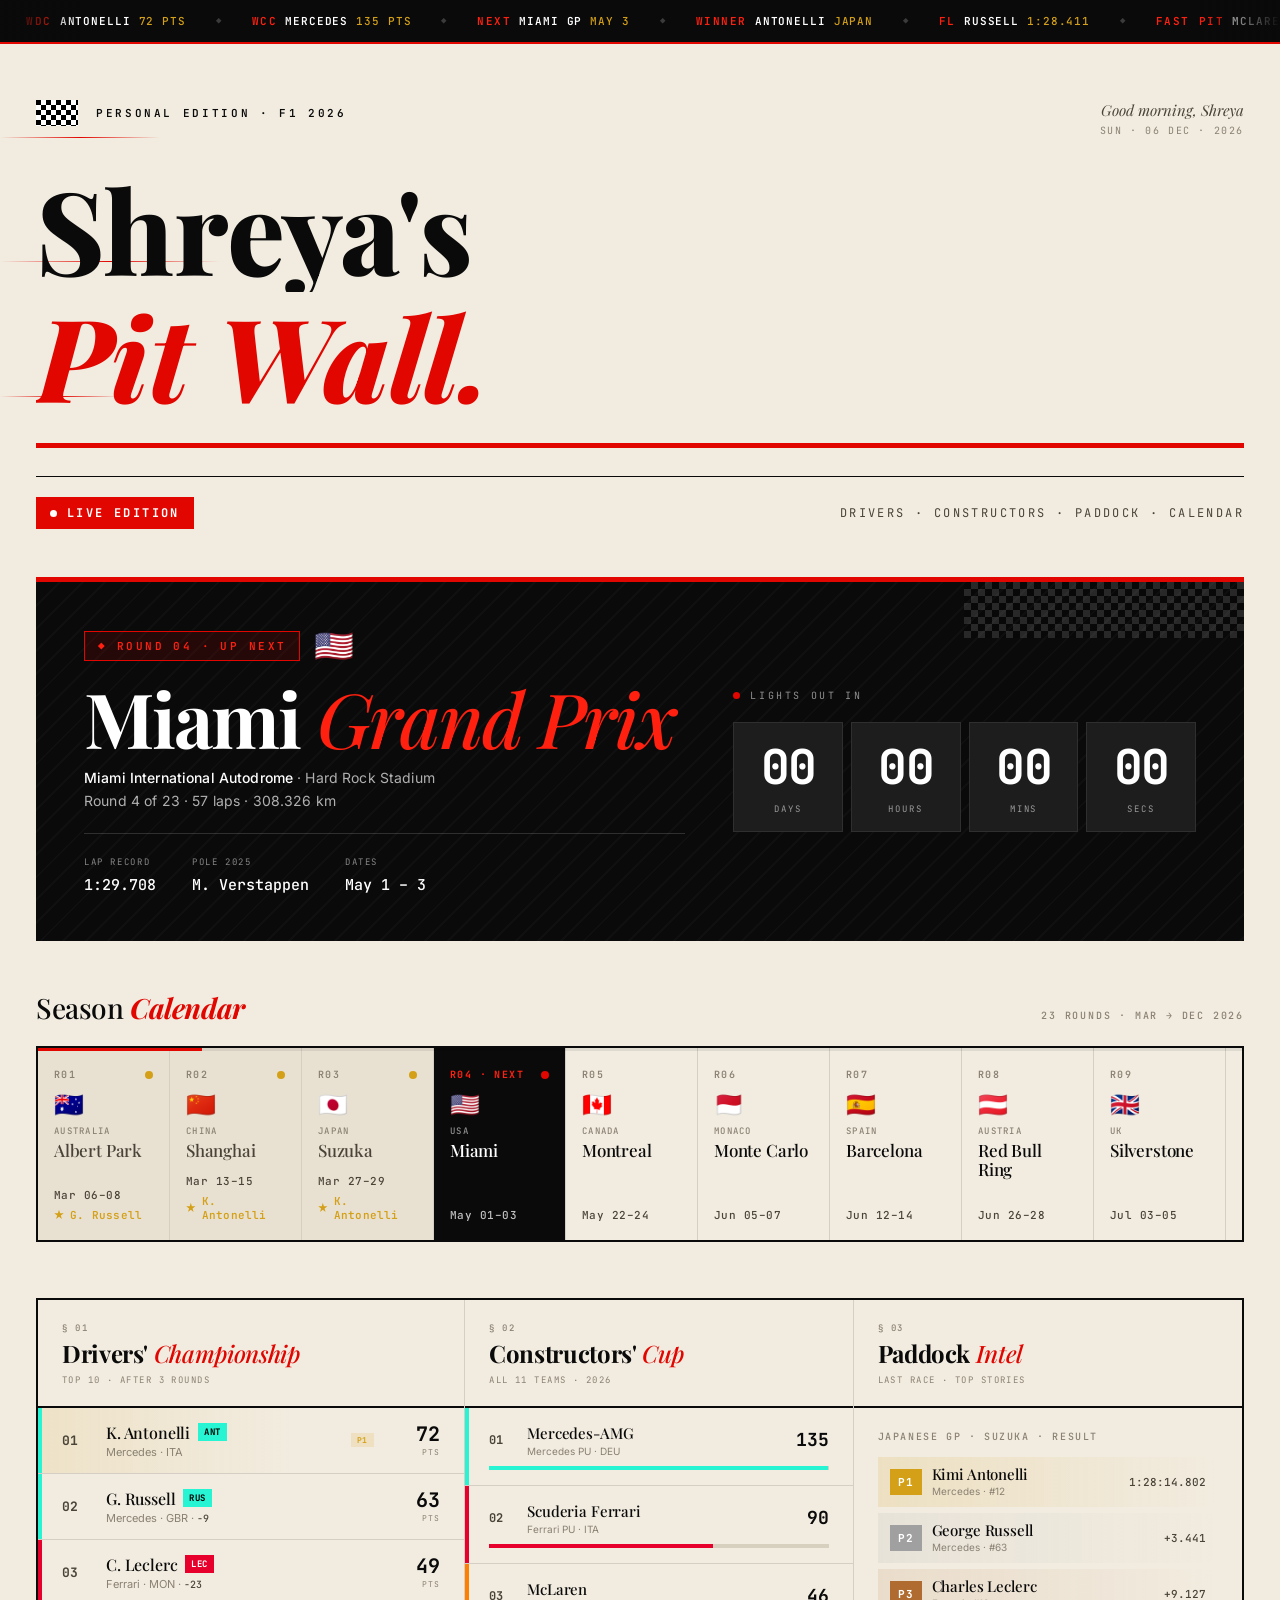
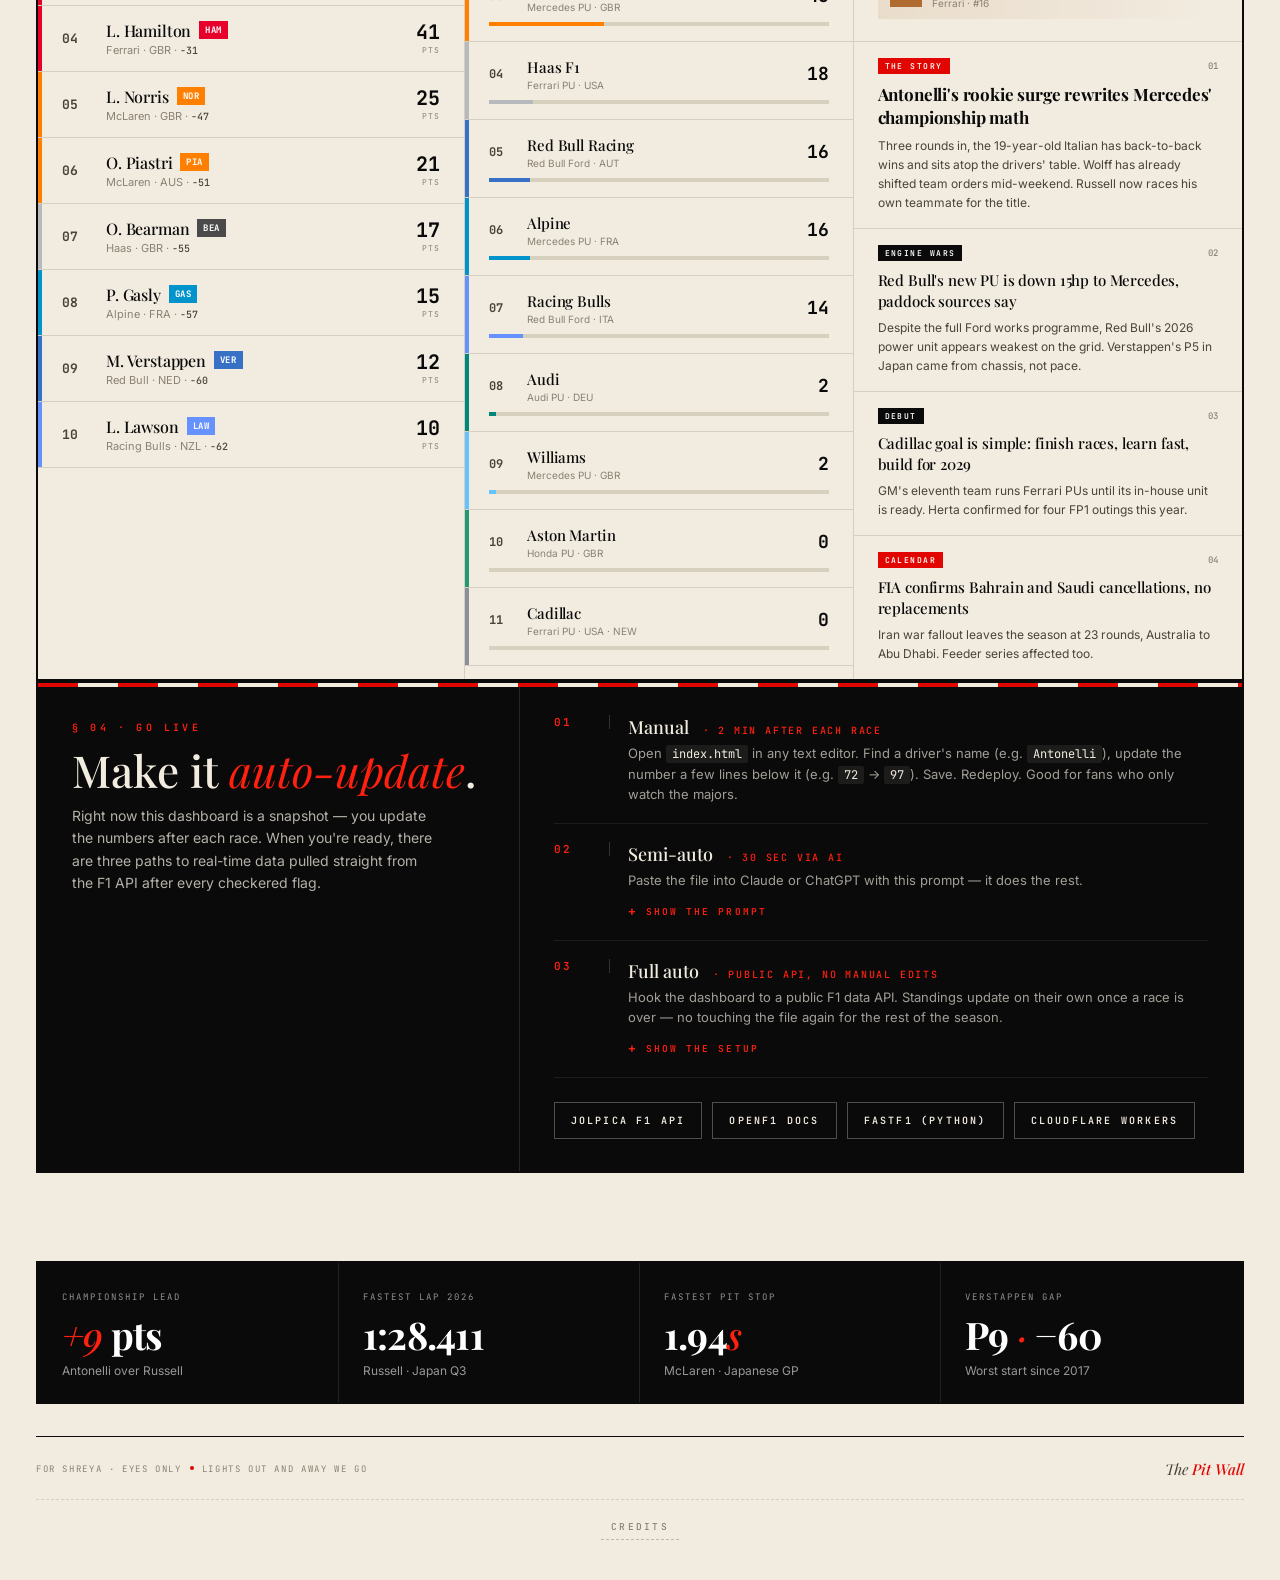
==== f1-1.html @ e1b46f8c "Initial commit" ====
<!DOCTYPE html>
<html lang="en">

<head>
    <meta charset="UTF-8">
    <meta name="viewport" content="width=device-width, initial-scale=1.0">
    <title>Shreya's Pit Wall · Your Personal F1 2026 Dashboard</title>


    <meta name="description"
        content="A broadcaster-quality personal F1 2026 dashboard — live countdown to the next Grand Prix, real-time-ish standings for drivers and constructors, the full 23-round calendar, podium results and paddock intel. One HTML file. No backend. Yours forever." />
    <meta name="author" content="Anirudh Goel" />
    <meta name="keywords"
        content="F1 2026 dashboard, personal F1 dashboard, Formula 1 live dashboard, F1 countdown, F1 standings tracker, Anirudh Goel, anirudh.nocode" />
    <meta name="robots" content="index, follow, max-image-preview:large" />
    <meta name="theme-color" content="#0a0a0a" />
    <link rel="author" href="https://anirudhgoel.xyz/" />
    <link rel="canonical" href="https://anirudhgoel.xyz/pit-wall" />

    <!-- Open Graph -->
    <meta property="og:type" content="website" />
    <meta property="og:title" content="The Pit Wall · Your Personal F1 2026 Dashboard" />
    <meta property="og:description"
        content="Live countdown, standings, calendar, podium, paddock intel. A broadcaster-quality F1 dashboard, made personal. Built by Anirudh Goel for every F1 fan." />
    <meta property="og:site_name" content="The Pit Wall" />
    <meta property="og:image" content="https://anirudhgoel.xyz/og/pit-wall.png" />
    <meta property="og:image:width" content="1200" />
    <meta property="og:image:height" content="630" />
    <meta property="og:image:alt" content="The Pit Wall — a personal F1 2026 dashboard. Lights out and away we go." />
    <meta property="og:locale" content="en_IN" />

    <!-- Twitter -->
    <meta name="twitter:card" content="summary_large_image" />
    <meta name="twitter:title" content="The Pit Wall · Your Personal F1 2026 Dashboard" />
    <meta name="twitter:description"
        content="Live countdown, standings, calendar, podium, paddock intel. Built by Anirudh Goel." />
    <meta name="twitter:image" content="https://anirudhgoel.xyz/og/pit-wall.png" />
    <meta name="twitter:creator" content="@anirudh_goel" />

    <!-- Structured data — WebApplication + Person -->
    <script type="application/ld+json">
{
  "@context": "https://schema.org",
  "@graph": [
    {
      "@type": "WebApplication",
      "@id": "https://anirudhgoel.xyz/pit-wall#app",
      "name": "The Pit Wall",
      "alternateName": "Personal F1 2026 Dashboard",
      "description": "A personal, single-file F1 2026 dashboard — countdown, standings, calendar, podium, paddock intel. Editorial magazine design. One HTML file, no backend.",
      "url": "https://anirudhgoel.xyz/pit-wall",
      "applicationCategory": "SportsApplication",
      "applicationSubCategory": "Formula 1 Dashboard",
      "operatingSystem": "Web (any modern browser)",
      "inLanguage": "en",
      "creator": { "@id": "https://anirudhgoel.xyz/#person" },
      "author":  { "@id": "https://anirudhgoel.xyz/#person" },
      "offers": {
        "@type": "Offer",
        "price": "0",
        "priceCurrency": "INR",
        "availability": "https://schema.org/InStock"
      }
    },
    {
      "@type": "Person",
      "@id": "https://anirudhgoel.xyz/#person",
      "name": "Anirudh Goel",
      "alternateName": "anirudh.nocode",
      "url": "https://anirudhgoel.xyz/",
      "sameAs": [
        "https://www.linkedin.com/in/anirudhgoel1/",
        "https://www.instagram.com/anirudh.nocode/"
      ],
      "jobTitle": "Product Designer & No-Code Builder"
    }
  ]
}
</script>
    <!-- ================ END ATTRIBUTION PACKAGE ====================== -->

    <link rel="preconnect" href="https://fonts.googleapis.com">
    <link rel="preconnect" href="https://fonts.gstatic.com" crossorigin>
    <link
        href="https://fonts.googleapis.com/css2?family=Playfair+Display:ital,wght@0,400;0,500;0,700;0,800;1,400;1,700&family=Inter:wght@300;400;500;600;700&family=JetBrains+Mono:wght@300;400;500;600;700&display=swap"
        rel="stylesheet">
    <style>
        *,
        *::before,
        *::after {
            box-sizing: border-box;
            margin: 0;
            padding: 0;
        }

        :root {
            --carbon: #0a0a0a;
            --carbon-2: #131313;
            --carbon-3: #1d1d1d;
            --paper: #f2ece0;
            --paper-2: #e8e1d2;
            --paper-3: #d8d0bf;
            --ink: #0a0a0a;
            --ink-2: #4a4438;
            --ink-3: #8a8172;

            --racing: #e10600;
            --racing-hot: #ff2010;
            --racing-deep: #b30400;
            --gold: #d4a017;

            --mercedes: #27F4D2;
            --ferrari: #E8002D;
            --mclaren: #FF8000;
            --redbull: #3671C6;
            --williams: #64C4FF;
            --haas: #B6BABD;
            --alpine: #0093CC;
            --audi: #00877C;
            --racingbulls: #6692FF;
            --aston: #229971;
            --cadillac: #8A9099;

            --rule-light: #d4cec4;
        }

        @keyframes maskRevealUp {
            0% {
                clip-path: inset(100% 0 0 0);
                transform: translateY(20px);
            }

            100% {
                clip-path: inset(0 0 0 0);
                transform: translateY(0);
            }
        }

        @keyframes maskRevealRight {
            0% {
                clip-path: inset(0 100% 0 0);
            }

            100% {
                clip-path: inset(0 0 0 0);
            }
        }

        @keyframes fadeSlow {
            from {
                opacity: 0;
            }

            to {
                opacity: 1;
            }
        }

        @keyframes fadeUpSlow {
            from {
                opacity: 0;
                transform: translateY(18px);
            }

            to {
                opacity: 1;
                transform: translateY(0);
            }
        }

        @keyframes underlineDraw {
            0% {
                transform: scaleX(0);
                transform-origin: left;
            }

            100% {
                transform: scaleX(1);
                transform-origin: left;
            }
        }

        @keyframes ticker {
            0% {
                transform: translateX(0);
            }

            100% {
                transform: translateX(-50%);
            }
        }

        @keyframes pulseDot {

            0%,
            100% {
                opacity: 0.5;
                transform: scale(1);
            }

            50% {
                opacity: 1;
                transform: scale(1.2);
            }
        }

        @keyframes blink {

            0%,
            100% {
                opacity: 1;
            }

            50% {
                opacity: 0.25;
            }
        }

        @keyframes flagWave {

            0%,
            100% {
                transform: rotate(0);
            }

            50% {
                transform: rotate(5deg);
            }
        }

        @keyframes speedLineSlow {
            0% {
                transform: translateX(-200px);
                opacity: 0;
            }

            20% {
                opacity: 0.5;
            }

            100% {
                transform: translateX(calc(100vw + 200px));
                opacity: 0;
            }
        }

        @keyframes barGrowSlow {
            0% {
                transform: scaleX(0);
                transform-origin: left;
            }

            100% {
                transform: scaleX(1);
            }
        }

        @keyframes rowSlide {
            from {
                opacity: 0;
                transform: translateX(-24px);
            }

            to {
                opacity: 1;
                transform: translateX(0);
            }
        }

        @keyframes numCountUp {
            from {
                opacity: 0;
                transform: translateY(14px);
            }

            to {
                opacity: 1;
                transform: translateY(0);
            }
        }

        @keyframes checkerFadeIn {
            from {
                opacity: 0;
                transform: scale(0.8);
            }

            to {
                opacity: 1;
                transform: scale(1);
            }
        }

        html {
            scroll-behavior: smooth;
        }

        body {
            background: var(--paper);
            color: var(--ink);
            font-family: 'Inter', sans-serif;
            font-weight: 400;
            min-height: 100vh;
            -webkit-font-smoothing: antialiased;
            overflow-x: hidden;
        }

        .ticker-wrap {
            background: var(--carbon);
            height: 44px;
            overflow: hidden;
            display: flex;
            align-items: center;
            border-bottom: 2px solid var(--racing);
            position: relative;
            animation: fadeSlow 0.9s ease both;
        }

        .ticker-wrap::before,
        .ticker-wrap::after {
            content: '';
            position: absolute;
            top: 0;
            bottom: 0;
            width: 80px;
            z-index: 2;
            pointer-events: none;
        }

        .ticker-wrap::before {
            left: 0;
            background: linear-gradient(90deg, var(--carbon), transparent);
        }

        .ticker-wrap::after {
            right: 0;
            background: linear-gradient(270deg, var(--carbon), transparent);
        }

        .ticker-track {
            display: flex;
            white-space: nowrap;
            animation: ticker 48s linear infinite;
            will-change: transform;
        }

        .ticker-track:hover {
            animation-play-state: paused;
        }

        .tick {
            display: inline-flex;
            align-items: center;
            gap: 8px;
            padding: 0 26px;
            font-family: 'JetBrains Mono', monospace;
            font-size: 11px;
            font-weight: 500;
            letter-spacing: .08em;
            color: rgba(255, 255, 255, 0.55);
            text-transform: uppercase;
        }

        .tick .sym {
            color: var(--racing-hot);
            font-weight: 600;
            letter-spacing: .14em;
        }

        .tick .val {
            color: #fff;
            font-weight: 600;
        }

        .tick .pts {
            color: var(--gold);
            font-weight: 500;
        }

        .tick-dot {
            color: rgba(255, 255, 255, .2);
            padding: 0 4px;
            font-size: 9px;
        }

        .hero {
            background: var(--paper);
            padding: 56px 36px 32px;
            max-width: 1440px;
            margin: 0 auto;
            position: relative;
            overflow: hidden;
        }

        .speed-line {
            position: absolute;
            top: 0;
            left: 0;
            height: 1px;
            background: linear-gradient(90deg, transparent 0%, var(--racing) 50%, transparent 100%);
            animation: speedLineSlow 5.5s ease-out infinite;
            pointer-events: none;
        }

        .speed-line:nth-child(1) {
            top: 18%;
            width: 160px;
            animation-delay: 1.8s;
        }

        .speed-line:nth-child(2) {
            top: 42%;
            width: 220px;
            animation-delay: 3.2s;
        }

        .speed-line:nth-child(3) {
            top: 68%;
            width: 120px;
            animation-delay: 2.4s;
        }

        .hero-top {
            display: flex;
            justify-content: space-between;
            align-items: flex-start;
            margin-bottom: 28px;
            animation: fadeUpSlow 1s ease both 0.2s;
        }

        .brand-eyebrow {
            display: inline-flex;
            align-items: center;
            gap: 18px;
            font-family: 'JetBrains Mono', monospace;
            font-size: 11px;
            font-weight: 600;
            letter-spacing: .24em;
            text-transform: uppercase;
            color: var(--ink);
            animation: checkerFadeIn 0.9s cubic-bezier(.2, .8, .2, 1) both 0.5s;
        }

        .checker-flag {
            display: inline-block;
            width: 42px;
            height: 26px;
            background:
                linear-gradient(45deg, #fff 25%, transparent 25%, transparent 75%, #fff 75%),
                linear-gradient(45deg, #fff 25%, transparent 25%, transparent 75%, #fff 75%);
            background-size: 10px 10px;
            background-position: 0 0, 5px 5px;
            background-color: #000;
            animation: flagWave 3s ease-in-out infinite;
            transform-origin: left center;
            flex-shrink: 0;
        }

        .brand-right {
            text-align: right;
            animation: fadeUpSlow 1s ease both 0.7s;
        }

        .greeting {
            font-family: 'Playfair Display', serif;
            font-style: italic;
            font-size: 15px;
            letter-spacing: 0;
            color: var(--ink-2);
            margin-bottom: 4px;
        }

        .dateline {
            font-family: 'JetBrains Mono', monospace;
            font-size: 10px;
            letter-spacing: .16em;
            text-transform: uppercase;
            color: var(--ink-3);
        }

        .title-wrap {
            position: relative;
            margin-bottom: 28px;
            padding-bottom: 24px;
        }

        .hero-title {
            font-family: 'Playfair Display', serif;
            font-weight: 800;
            line-height: 0.95;
            letter-spacing: -0.03em;
            color: var(--ink);
        }

        .hero-title .line1 {
            display: block;
            font-size: clamp(56px, 9vw, 126px);
            line-height: 1.1;
            overflow: hidden;
            padding-bottom: 0.05em;
        }

        .hero-title .line1 span {
            display: inline-block;
            animation: maskRevealUp 1.1s cubic-bezier(.2, .9, .25, 1) both 0.9s;
        }

        .hero-title .line2 {
            display: block;
            font-size: clamp(56px, 9vw, 126px);
            font-style: italic;
            color: var(--racing);
            line-height: 1.1;
            overflow: hidden;
            margin-top: -0.05em;
            padding-bottom: 0.05em;
        }

        .hero-title .line2 span {
            display: inline-block;
            animation: maskRevealUp 1.1s cubic-bezier(.2, .9, .25, 1) both 1.4s;
        }

        .title-underline {
            position: absolute;
            left: 0;
            bottom: 0;
            height: 5px;
            width: 100%;
            background: var(--racing);
            transform: scaleX(0);
            transform-origin: left;
            animation: underlineDraw 1.2s cubic-bezier(.3, .9, .3, 1) both 2.2s;
        }

        .hero-sub {
            font-family: 'JetBrains Mono', monospace;
            font-size: 12px;
            letter-spacing: .2em;
            text-transform: uppercase;
            color: var(--ink-2);
            padding-top: 20px;
            border-top: 1px solid var(--ink);
            display: flex;
            justify-content: space-between;
            align-items: center;
            animation: fadeUpSlow 1s ease both 2.8s;
        }

        .live-badge {
            display: inline-flex;
            align-items: center;
            gap: 10px;
            padding: 8px 14px;
            background: var(--racing);
            color: #fff;
            font-weight: 700;
            letter-spacing: .2em;
            position: relative;
        }

        .live-badge::before {
            content: '';
            display: inline-block;
            width: 7px;
            height: 7px;
            background: #fff;
            border-radius: 50%;
            animation: blink 1.6s ease infinite;
        }

        .race-hero {
            margin: 0 auto;
            max-width: 1440px;
            padding: 0 36px;
            background: var(--paper);
            animation: fadeUpSlow 1.1s ease both 3.2s;
        }

        .race-block {
            background: var(--carbon);
            color: #fff;
            padding: 44px 48px 46px;
            margin-top: 16px;
            position: relative;
            overflow: hidden;
            border-top: 5px solid var(--racing);
        }

        .race-block::before {
            content: '';
            position: absolute;
            inset: 0;
            background:
                repeating-linear-gradient(135deg,
                    rgba(255, 255, 255, 0.022) 0 2px,
                    transparent 2px 16px);
            pointer-events: none;
            z-index: 0;
        }

        .race-block::after {
            content: '';
            position: absolute;
            top: 0;
            right: 0;
            width: 280px;
            height: 56px;
            background:
                linear-gradient(45deg, #fff 25%, transparent 25%, transparent 75%, #fff 75%),
                linear-gradient(45deg, #fff 25%, transparent 25%, transparent 75%, #fff 75%);
            background-size: 14px 14px;
            background-position: 0 0, 7px 7px;
            background-color: #000;
            opacity: 0.12;
            z-index: 0;
        }

        .race-grid {
            display: grid;
            grid-template-columns: 1.3fr 1fr;
            gap: 48px;
            position: relative;
            z-index: 1;
        }

        .race-meta-row {
            display: flex;
            align-items: center;
            gap: 14px;
            margin-bottom: 18px;
        }

        .race-round {
            font-family: 'JetBrains Mono', monospace;
            font-size: 11px;
            font-weight: 600;
            letter-spacing: .22em;
            text-transform: uppercase;
            color: var(--racing-hot);
            padding: 7px 13px;
            border: 1px solid var(--racing);
            background: rgba(225, 6, 0, 0.12);
        }

        .race-flag-big {
            font-size: 32px;
            animation: flagWave 2.8s ease-in-out infinite;
        }

        .race-name {
            font-family: 'Playfair Display', serif;
            font-size: clamp(44px, 6vw, 76px);
            font-weight: 700;
            line-height: 0.92;
            letter-spacing: -0.025em;
            color: #fff;
            margin-bottom: 16px;
        }

        .race-name em {
            font-style: italic;
            color: var(--racing-hot);
            font-weight: 500;
        }

        .race-circuit {
            font-family: 'Inter', sans-serif;
            font-size: 14px;
            color: rgba(255, 255, 255, 0.68);
            margin-bottom: 6px;
            letter-spacing: .01em;
        }

        .race-circuit strong {
            color: #fff;
            font-weight: 500;
        }

        .race-stats {
            display: flex;
            gap: 36px;
            margin-top: 24px;
            padding-top: 22px;
            border-top: 1px solid rgba(255, 255, 255, 0.15);
        }

        .race-stat {
            display: flex;
            flex-direction: column;
        }

        .race-stat-label {
            font-family: 'JetBrains Mono', monospace;
            font-size: 9px;
            letter-spacing: .18em;
            text-transform: uppercase;
            color: rgba(255, 255, 255, 0.5);
            margin-bottom: 7px;
        }

        .race-stat-val {
            font-family: 'JetBrains Mono', monospace;
            font-size: 15px;
            font-weight: 500;
            color: #fff;
        }

        .race-right {
            display: flex;
            flex-direction: column;
            justify-content: center;
        }

        .countdown-label {
            font-family: 'JetBrains Mono', monospace;
            font-size: 10px;
            letter-spacing: .26em;
            text-transform: uppercase;
            color: rgba(255, 255, 255, 0.55);
            margin-bottom: 20px;
            display: flex;
            align-items: center;
            gap: 10px;
        }

        .countdown-label::before {
            content: '';
            width: 7px;
            height: 7px;
            background: var(--racing);
            border-radius: 50%;
            animation: pulseDot 1.8s ease infinite;
        }

        .countdown {
            display: grid;
            grid-template-columns: repeat(4, 1fr);
            gap: 8px;
        }

        .cd-cell {
            background: var(--carbon-3);
            padding: 20px 8px 16px;
            text-align: center;
            border: 1px solid rgba(255, 255, 255, 0.08);
        }

        .cd-num {
            font-family: 'JetBrains Mono', monospace;
            font-size: clamp(36px, 4.2vw, 48px);
            font-weight: 700;
            color: #fff;
            line-height: 1;
            letter-spacing: -0.03em;
            font-variant-numeric: tabular-nums;
            animation: numCountUp 0.8s ease both 3.8s;
        }

        .cd-cell:nth-child(2) .cd-num {
            animation-delay: 3.95s;
        }

        .cd-cell:nth-child(3) .cd-num {
            animation-delay: 4.1s;
        }

        .cd-cell:nth-child(4) .cd-num {
            animation-delay: 4.25s;
        }

        .cd-label {
            font-family: 'JetBrains Mono', monospace;
            font-size: 9px;
            letter-spacing: .22em;
            text-transform: uppercase;
            color: rgba(255, 255, 255, 0.55);
            margin-top: 12px;
        }

        .cal-section {
            max-width: 1440px;
            margin: 0 auto;
            padding: 48px 36px 0;
            animation: fadeUpSlow 1s ease both 3.5s;
        }

        .cal-head {
            display: flex;
            align-items: baseline;
            justify-content: space-between;
            margin-bottom: 20px;
        }

        .cal-title {
            font-family: 'Playfair Display', serif;
            font-size: 28px;
            font-weight: 500;
            letter-spacing: -0.015em;
            color: var(--ink);
        }

        .cal-title em {
            font-style: italic;
            color: var(--racing);
            font-weight: 700;
        }

        .cal-meta {
            font-family: 'JetBrains Mono', monospace;
            font-size: 10px;
            letter-spacing: .18em;
            text-transform: uppercase;
            color: var(--ink-3);
            font-weight: 500;
        }

        .cal-strip-wrap {
            position: relative;
            overflow: hidden;
            border: 2px solid var(--ink);
            background: var(--paper-2);
        }

        .cal-progress-track {
            position: absolute;
            top: 0;
            left: 0;
            right: 0;
            height: 3px;
            background: rgba(0, 0, 0, 0.08);
            z-index: 3;
        }

        .cal-progress-fill {
            height: 100%;
            background: var(--racing);
            transform: scaleX(0);
            transform-origin: left;
            animation: barGrowSlow 1.6s cubic-bezier(.3, .9, .3, 1) both 4.2s;
        }

        .cal-strip {
            display: grid;
            grid-auto-flow: column;
            grid-auto-columns: minmax(132px, 1fr);
            overflow-x: auto;
            scrollbar-width: thin;
        }

        .cal-strip::-webkit-scrollbar {
            height: 4px;
        }

        .cal-strip::-webkit-scrollbar-thumb {
            background: var(--ink);
        }

        .cal-round {
            padding: 20px 16px 18px;
            border-right: 1px solid var(--rule-light);
            position: relative;
            background: var(--paper);
            transition: background 0.25s, transform 0.25s;
            min-height: 148px;
            display: flex;
            flex-direction: column;
            cursor: default;
        }

        .cal-round:hover {
            background: var(--paper-3);
        }

        .cal-round:last-child {
            border-right: none;
        }

        .cal-round.done {
            background: var(--paper-2);
        }

        .cal-round.done .cal-flag-name {
            color: var(--ink-2);
        }

        .cal-round.next {
            background: var(--carbon);
            color: #fff;
        }

        .cal-round.next .cal-rnum {
            color: var(--racing-hot);
            font-weight: 700;
        }

        .cal-round.next .cal-country {
            color: rgba(255, 255, 255, 0.55);
        }

        .cal-round.next .cal-flag-name {
            color: #fff;
        }

        .cal-round.next .cal-date {
            color: rgba(255, 255, 255, 0.75);
        }

        .cal-rnum {
            font-family: 'JetBrains Mono', monospace;
            font-size: 10px;
            letter-spacing: .14em;
            color: var(--ink-3);
            margin-bottom: 12px;
            font-weight: 600;
            display: flex;
            align-items: center;
            justify-content: space-between;
        }

        .cal-status-dot {
            width: 8px;
            height: 8px;
            border-radius: 50%;
            background: var(--gold);
            display: inline-block;
        }

        .cal-round:not(.done):not(.next) .cal-status-dot {
            display: none;
        }

        .cal-round.next .cal-status-dot {
            background: var(--racing);
            animation: pulseDot 1.6s ease infinite;
        }

        .cal-flag-emoji {
            font-size: 24px;
            line-height: 1;
            margin-bottom: 8px;
        }

        .cal-country {
            font-family: 'JetBrains Mono', monospace;
            font-size: 9px;
            color: var(--ink-3);
            letter-spacing: .14em;
            text-transform: uppercase;
            margin-bottom: 4px;
            font-weight: 500;
        }

        .cal-flag-name {
            font-family: 'Playfair Display', serif;
            font-size: 17px;
            font-weight: 500;
            color: var(--ink);
            letter-spacing: -.01em;
            line-height: 1.1;
            margin-bottom: auto;
        }

        .cal-date {
            font-family: 'JetBrains Mono', monospace;
            font-size: 11px;
            color: var(--ink-2);
            letter-spacing: .04em;
            margin-top: 14px;
            font-weight: 500;
        }

        .cal-winner {
            font-family: 'JetBrains Mono', monospace;
            font-size: 11px;
            color: var(--gold);
            margin-top: 6px;
            font-weight: 600;
            letter-spacing: .02em;
            display: flex;
            align-items: center;
            gap: 6px;
        }

        .cal-winner::before {
            content: '';
            display: inline-block;
            width: 10px;
            height: 10px;
            background: var(--gold);
            clip-path: polygon(50% 0%, 61% 35%, 98% 35%, 68% 57%, 79% 91%, 50% 70%, 21% 91%, 32% 57%, 2% 35%, 39% 35%);
        }

        .main-section {
            max-width: 1440px;
            margin: 0 auto;
            padding: 56px 36px 0;
        }

        .main-grid {
            display: grid;
            grid-template-columns: 1.1fr 1fr 1fr;
            border: 2px solid var(--ink);
            background: var(--paper);
        }

        .col {
            border-right: 1px solid var(--rule-light);
            display: flex;
            flex-direction: column;
        }

        .col:last-child {
            border-right: none;
        }

        .col-head {
            padding: 22px 24px 20px;
            border-bottom: 2px solid var(--ink);
            background: var(--paper);
            position: sticky;
            top: 0;
            z-index: 5;
        }

        .col-num {
            font-family: 'JetBrains Mono', monospace;
            font-size: 9px;
            color: var(--ink-3);
            letter-spacing: .18em;
            margin-bottom: 7px;
            font-weight: 500;
        }

        .col-name {
            font-family: 'Playfair Display', serif;
            font-size: 24px;
            font-weight: 700;
            letter-spacing: -0.015em;
            color: var(--ink);
            line-height: 1;
        }

        .col-name em {
            font-style: italic;
            color: var(--racing);
            font-weight: 500;
        }

        .col-sub {
            font-family: 'JetBrains Mono', monospace;
            font-size: 9px;
            letter-spacing: .16em;
            text-transform: uppercase;
            color: var(--ink-3);
            margin-top: 9px;
        }

        .driver-row {
            display: grid;
            grid-template-columns: 32px 1fr auto;
            align-items: center;
            gap: 12px;
            padding: 14px 24px;
            border-bottom: 1px solid var(--rule-light);
            position: relative;
            transition: background 0.2s, transform 0.2s;
            opacity: 0;
            animation: rowSlide 0.6s cubic-bezier(.25, .9, .3, 1) both;
        }

        .driver-row::before {
            content: '';
            position: absolute;
            left: 0;
            top: 0;
            bottom: 0;
            width: 4px;
            background: var(--team-color, var(--ink-3));
        }

        .driver-row:hover {
            background: var(--paper-2);
            transform: translateX(3px);
        }

        .driver-row.leader {
            background: linear-gradient(90deg, rgba(212, 160, 23, 0.12) 0%, transparent 60%);
        }

        .driver-row.leader::after {
            content: 'P1';
            position: absolute;
            right: 90px;
            top: 50%;
            transform: translateY(-50%);
            font-family: 'JetBrains Mono', monospace;
            font-size: 8px;
            font-weight: 700;
            color: var(--gold);
            letter-spacing: .1em;
            background: rgba(212, 160, 23, 0.15);
            padding: 2px 6px;
        }

        .driver-pos {
            font-family: 'JetBrains Mono', monospace;
            font-size: 13px;
            font-weight: 700;
            color: var(--ink-2);
            font-variant-numeric: tabular-nums;
        }

        .driver-info {
            display: flex;
            flex-direction: column;
        }

        .driver-line {
            display: flex;
            align-items: center;
            gap: 8px;
        }

        .driver-name {
            font-family: 'Playfair Display', serif;
            font-size: 16px;
            font-weight: 500;
            color: var(--ink);
            letter-spacing: -0.01em;
        }

        .driver-code {
            font-family: 'JetBrains Mono', monospace;
            font-size: 9px;
            font-weight: 700;
            color: #fff;
            background: var(--team-color, var(--ink-3));
            padding: 3px 6px;
            letter-spacing: .06em;
        }

        .driver-team {
            font-size: 11px;
            color: var(--ink-3);
            margin-top: 2px;
            font-weight: 400;
        }

        .driver-team .gap {
            color: var(--ink-2);
            font-family: 'JetBrains Mono', monospace;
            font-size: 10px;
            font-weight: 500;
        }

        .driver-pts-wrap {
            text-align: right;
        }

        .driver-pts {
            font-family: 'JetBrains Mono', monospace;
            font-size: 20px;
            font-weight: 700;
            color: var(--ink);
            font-variant-numeric: tabular-nums;
            line-height: 1;
        }

        .driver-pts-sub {
            font-family: 'JetBrains Mono', monospace;
            font-size: 8px;
            color: var(--ink-3);
            letter-spacing: .12em;
            text-transform: uppercase;
            margin-top: 3px;
        }

        .con-row {
            padding: 15px 24px;
            border-bottom: 1px solid var(--rule-light);
            position: relative;
            transition: background 0.2s;
            opacity: 0;
            animation: rowSlide 0.6s cubic-bezier(.25, .9, .3, 1) both;
        }

        .con-row:hover {
            background: var(--paper-2);
        }

        .con-row::before {
            content: '';
            position: absolute;
            left: 0;
            top: 0;
            bottom: 0;
            width: 4px;
            background: var(--team-color);
        }

        .con-top {
            display: grid;
            grid-template-columns: 26px 1fr auto;
            align-items: center;
            gap: 12px;
            margin-bottom: 9px;
        }

        .con-pos {
            font-family: 'JetBrains Mono', monospace;
            font-size: 12px;
            font-weight: 700;
            color: var(--ink-2);
            font-variant-numeric: tabular-nums;
        }

        .con-name {
            font-family: 'Playfair Display', serif;
            font-size: 15px;
            font-weight: 500;
            color: var(--ink);
            letter-spacing: -0.01em;
        }

        .con-engine {
            font-size: 10px;
            color: var(--ink-3);
            margin-top: 2px;
        }

        .con-pts {
            font-family: 'JetBrains Mono', monospace;
            font-size: 18px;
            font-weight: 700;
            color: var(--ink);
            font-variant-numeric: tabular-nums;
        }

        .con-bar {
            height: 4px;
            background: var(--paper-3);
            margin-top: 6px;
            position: relative;
            overflow: hidden;
        }

        .con-bar-fill {
            height: 100%;
            background: var(--team-color);
            transform-origin: left;
            transform: scaleX(0);
            animation: barGrowSlow 1.4s cubic-bezier(.3, .9, .3, 1) both;
        }

        .podium-block {
            padding: 22px 24px;
            border-bottom: 1px solid var(--rule-light);
        }

        .podium-head {
            font-family: 'JetBrains Mono', monospace;
            font-size: 10px;
            letter-spacing: .16em;
            text-transform: uppercase;
            color: var(--ink-3);
            margin-bottom: 14px;
            font-weight: 500;
        }

        .podium-list {
            display: flex;
            flex-direction: column;
            gap: 6px;
        }

        .pod-row {
            display: grid;
            grid-template-columns: 32px 1fr auto;
            align-items: center;
            gap: 10px;
            padding: 10px 12px;
            position: relative;
            transition: transform 0.2s;
        }

        .pod-row:hover {
            transform: translateX(3px);
        }

        .pod-row.p1 {
            background: linear-gradient(90deg, rgba(212, 160, 23, 0.15), transparent);
        }

        .pod-row.p2 {
            background: linear-gradient(90deg, rgba(160, 160, 160, 0.12), transparent);
        }

        .pod-row.p3 {
            background: linear-gradient(90deg, rgba(176, 108, 48, 0.12), transparent);
        }

        .pod-badge {
            font-family: 'JetBrains Mono', monospace;
            font-size: 11px;
            font-weight: 700;
            text-align: center;
            padding: 6px 0;
            color: #fff;
            letter-spacing: .04em;
        }

        .p1 .pod-badge {
            background: #d4a017;
        }

        .p2 .pod-badge {
            background: #a0a0a0;
        }

        .p3 .pod-badge {
            background: #b06c30;
        }

        .pod-driver-name {
            font-family: 'Playfair Display', serif;
            font-size: 15px;
            font-weight: 500;
            color: var(--ink);
            letter-spacing: -0.01em;
            line-height: 1;
        }

        .pod-driver-team {
            font-size: 10px;
            color: var(--ink-3);
            margin-top: 3px;
        }

        .pod-time {
            font-family: 'JetBrains Mono', monospace;
            font-size: 11px;
            color: var(--ink-2);
            font-weight: 500;
        }

        .news-block {
            padding: 0;
        }

        .news-item {
            padding: 16px 24px;
            border-bottom: 1px solid var(--rule-light);
            position: relative;
            transition: background 0.2s, padding-left 0.2s;
        }

        .news-item:last-child {
            border-bottom: none;
        }

        .news-item::before {
            content: '';
            position: absolute;
            left: 0;
            top: 0;
            bottom: 0;
            width: 0;
            background: var(--racing);
            transition: width 0.25s;
        }

        .news-item:hover {
            background: var(--paper-2);
            padding-left: 28px;
        }

        .news-item:hover::before {
            width: 4px;
        }

        .news-meta {
            display: flex;
            align-items: center;
            justify-content: space-between;
            margin-bottom: 9px;
        }

        .news-kicker {
            font-family: 'JetBrains Mono', monospace;
            font-size: 8px;
            letter-spacing: .18em;
            text-transform: uppercase;
            padding: 3px 7px;
            background: var(--racing);
            color: #fff;
            font-weight: 600;
        }

        .news-item.neutral .news-kicker {
            background: var(--ink);
        }

        .news-num {
            font-family: 'JetBrains Mono', monospace;
            font-size: 9px;
            color: var(--ink-3);
            font-weight: 500;
        }

        .news-headline {
            font-family: 'Playfair Display', serif;
            font-size: 15px;
            font-weight: 500;
            line-height: 1.35;
            color: var(--ink);
            letter-spacing: -0.01em;
            margin-bottom: 7px;
        }

        .news-item.lead .news-headline {
            font-size: 17px;
            font-weight: 700;
        }

        .news-body {
            font-size: 12px;
            line-height: 1.6;
            color: var(--ink-2);
        }

        .stats-ribbon {
            max-width: 1440px;
            margin: 0 auto;
            padding: 48px 36px 0;
        }

        .stats-grid {
            display: grid;
            grid-template-columns: repeat(4, 1fr);
            border: 2px solid var(--ink);
            background: var(--carbon);
        }

        .stat {
            padding: 28px 24px 24px;
            border-right: 1px solid rgba(255, 255, 255, 0.1);
            color: #fff;
            position: relative;
            overflow: hidden;
            transition: background 0.3s;
        }

        .stat:last-child {
            border-right: none;
        }

        .stat:hover {
            background: var(--carbon-2);
        }

        .stat::after {
            content: '';
            position: absolute;
            bottom: 0;
            left: 0;
            height: 3px;
            width: 0;
            background: var(--racing);
            transition: width 0.5s ease;
        }

        .stat:hover::after {
            width: 100%;
        }

        .stat-label {
            font-family: 'JetBrains Mono', monospace;
            font-size: 9px;
            letter-spacing: .22em;
            text-transform: uppercase;
            color: rgba(255, 255, 255, 0.55);
            margin-bottom: 13px;
        }

        .stat-big {
            font-family: 'Playfair Display', serif;
            font-size: clamp(28px, 3vw, 38px);
            font-weight: 700;
            color: #fff;
            line-height: 1;
            letter-spacing: -0.02em;
            margin-bottom: 9px;
        }

        .stat-big em {
            font-style: italic;
            color: var(--racing-hot);
            font-weight: 500;
        }

        .stat-sub {
            font-family: 'Inter', sans-serif;
            font-size: 12px;
            color: rgba(255, 255, 255, 0.58);
            font-weight: 400;
        }

        .footer-wrap {
            max-width: 1440px;
            margin: 0 auto;
            padding: 32px 36px 40px;
        }

        .footer {
            border-top: 1px solid var(--ink);
            padding-top: 22px;
            display: flex;
            justify-content: space-between;
            align-items: center;
        }

        .f-note {
            font-family: 'JetBrains Mono', monospace;
            font-size: 9px;
            color: var(--ink-3);
            letter-spacing: .18em;
            text-transform: uppercase;
        }

        .f-dot {
            display: inline-block;
            width: 4px;
            height: 4px;
            background: var(--racing);
            vertical-align: middle;
            margin: 0 8px;
            border-radius: 50%;
            position: relative;
            top: -2px;
        }

        .f-brand {
            font-family: 'Playfair Display', serif;
            font-size: 15px;
            font-style: italic;
            color: var(--ink-2);
        }

        .f-brand em {
            color: var(--racing);
            font-weight: 500;
        }

        @media (max-width: 980px) {

            .hero,
            .race-hero,
            .cal-section,
            .main-section,
            .stats-ribbon,
            .footer-wrap {
                padding-left: 20px;
                padding-right: 20px;
            }

            .hero {
                padding-top: 36px;
            }

            .hero-top {
                flex-direction: column;
                gap: 18px;
                align-items: flex-start;
            }

            .brand-right {
                text-align: left;
            }

            .hero-title .line1,
            .hero-title .line2 {
                font-size: clamp(46px, 14vw, 84px);
            }

            .race-block {
                padding: 30px 24px 32px;
            }

            .race-grid {
                grid-template-columns: 1fr;
                gap: 32px;
            }

            .race-name {
                font-size: clamp(34px, 8vw, 52px);
            }

            .race-block::after {
                width: 180px;
                height: 40px;
            }

            .main-grid {
                grid-template-columns: 1fr;
            }

            .col {
                border-right: none;
                border-bottom: 1px solid var(--rule-light);
            }

            .col:last-child {
                border-bottom: none;
            }

            .col-head {
                position: relative;
                top: auto;
            }

            .stats-grid {
                grid-template-columns: 1fr 1fr;
            }

            .stat:nth-child(2) {
                border-right: none;
            }

            .stat:nth-child(3),
            .stat:nth-child(4) {
                border-top: 1px solid rgba(255, 255, 255, 0.1);
            }

            .stat:nth-child(4) {
                border-right: none;
            }

            .driver-row.leader::after {
                display: none;
            }

            .hero-sub {
                flex-direction: column;
                align-items: flex-start;
                gap: 14px;
            }
        }

        @media (max-width: 540px) {
            .cd-num {
                font-size: 32px;
            }

            .countdown {
                gap: 6px;
            }

            .cd-cell {
                padding: 16px 6px 12px;
            }

            .driver-name {
                font-size: 14px;
            }

            .driver-pts {
                font-size: 17px;
            }

            .cal-flag-name {
                font-size: 15px;
            }
        }

        /* ================================================================
   FOOTER COLOPHON ROW + COLOPHON MODAL · GO LIVE SECTION
   Template attribution styling. Matches carbon + racing red aesthetic.
   DO NOT MODIFY unless you know what you're doing.
   ================================================================ */

        .f-colophon-row {
            max-width: 1440px;
            margin: 20px auto 0;
            padding-top: 14px;
            border-top: 1px dashed var(--rule-light);
            display: flex;
            justify-content: center;
        }

        .f-colophon-btn {
            background: transparent;
            border: 0;
            color: var(--ink-3);
            font-family: 'JetBrains Mono', monospace;
            font-size: 9.5px;
            font-weight: 500;
            letter-spacing: 0.24em;
            text-transform: uppercase;
            padding: 6px 10px;
            cursor: pointer;
            border-bottom: 1px dashed rgba(10, 10, 10, 0.22);
            transition: color 0.2s ease, border-color 0.2s ease;
        }

        .f-colophon-btn:hover,
        .f-colophon-btn:focus-visible {
            color: var(--racing);
            border-bottom-color: var(--racing);
            outline: none;
        }

        /* --- Go Live section in the main layout --------------------------- */

        .golive-section {
            max-width: 1440px;
            margin: 0 auto;
            padding: 0 36px 40px;
        }

        .golive-card {
            background: var(--carbon);
            color: var(--paper);
            border: 2px solid var(--ink);
            position: relative;
            overflow: hidden;
            display: grid;
            grid-template-columns: 1fr 1.5fr;
            gap: 0;
        }

        .golive-stripe {
            position: absolute;
            top: 0;
            left: 0;
            right: 0;
            height: 4px;
            background: repeating-linear-gradient(90deg,
                    var(--racing) 0 40px,
                    var(--paper) 40px 80px);
        }

        .golive-left {
            padding: 38px 34px 32px;
            border-right: 1px solid rgba(242, 236, 224, 0.12);
        }

        .golive-eyebrow {
            font-family: 'JetBrains Mono', monospace;
            font-size: 10px;
            font-weight: 600;
            letter-spacing: 0.32em;
            text-transform: uppercase;
            color: var(--racing-hot);
            margin-bottom: 14px;
        }

        .golive-title {
            font-family: 'Playfair Display', serif;
            font-size: clamp(32px, 4vw, 44px);
            font-weight: 500;
            line-height: 1.02;
            margin-bottom: 12px;
        }

        .golive-title em {
            color: var(--racing-hot);
            font-style: italic;
            font-weight: 400;
        }

        .golive-lede {
            font-family: 'Inter', sans-serif;
            font-size: 14px;
            line-height: 1.6;
            color: rgba(242, 236, 224, 0.74);
            max-width: 40ch;
        }

        .golive-right {
            padding: 32px 34px;
            display: flex;
            flex-direction: column;
            gap: 18px;
        }

        .golive-step {
            display: grid;
            grid-template-columns: 56px 1fr;
            gap: 18px;
            padding-bottom: 18px;
            border-bottom: 1px solid rgba(242, 236, 224, 0.08);
        }

        .golive-step:last-child {
            border-bottom: none;
            padding-bottom: 0;
        }

        .golive-step-num {
            font-family: 'JetBrains Mono', monospace;
            font-size: 11px;
            font-weight: 600;
            letter-spacing: 0.24em;
            color: var(--racing-hot);
            border-right: 1px solid rgba(242, 236, 224, 0.18);
            padding-right: 14px;
            align-self: start;
        }

        .golive-step-head {
            font-family: 'Playfair Display', serif;
            font-size: 18px;
            font-weight: 500;
            color: var(--paper);
            margin-bottom: 4px;
        }

        .golive-step-head em {
            font-family: 'JetBrains Mono', monospace;
            font-size: 10px;
            font-style: normal;
            font-weight: 500;
            letter-spacing: 0.18em;
            text-transform: uppercase;
            color: var(--racing-hot);
            margin-left: 10px;
        }

        .golive-step-body {
            font-family: 'Inter', sans-serif;
            font-size: 13px;
            line-height: 1.55;
            color: rgba(242, 236, 224, 0.66);
        }

        .golive-step-body code {
            background: rgba(242, 236, 224, 0.08);
            color: var(--paper);
            padding: 1px 6px;
            border-radius: 2px;
            font-family: 'JetBrains Mono', monospace;
            font-size: 12px;
        }

        .golive-cta-row {
            display: flex;
            flex-wrap: wrap;
            gap: 10px;
            margin-top: 6px;
        }

        .golive-cta {
            display: inline-flex;
            align-items: center;
            gap: 8px;
            padding: 11px 16px;
            font-family: 'JetBrains Mono', monospace;
            font-size: 10px;
            font-weight: 600;
            letter-spacing: 0.22em;
            text-transform: uppercase;
            text-decoration: none;
            border-radius: 0;
            transition: background 0.2s ease, color 0.2s ease, border-color 0.2s ease, transform 0.2s ease;
        }

        .golive-cta-primary {
            background: var(--racing);
            color: var(--paper);
            border: 1px solid var(--racing);
        }

        .golive-cta-primary:hover {
            background: var(--racing-hot);
            border-color: var(--racing-hot);
            transform: translateY(-1px);
        }

        .golive-cta-ghost {
            background: transparent;
            color: var(--paper);
            border: 1px solid rgba(242, 236, 224, 0.3);
        }

        .golive-cta-ghost:hover {
            border-color: var(--paper);
            background: rgba(242, 236, 224, 0.06);
        }

        @media (max-width: 880px) {
            .golive-card {
                grid-template-columns: 1fr;
            }

            .golive-left {
                border-right: none;
                border-bottom: 1px solid rgba(242, 236, 224, 0.12);
            }

            .golive-section {
                padding: 0 20px 32px;
            }
        }

        /* Inline expandable detail blocks · "show the prompt" / "show the setup" */
        .golive-details {
            margin-top: 10px;
        }

        .golive-details summary {
            display: inline-flex;
            align-items: center;
            gap: 6px;
            cursor: pointer;
            list-style: none;
            font-family: 'JetBrains Mono', monospace;
            font-size: 9.5px;
            font-weight: 600;
            letter-spacing: 0.22em;
            text-transform: uppercase;
            color: var(--racing-hot);
            padding: 4px 0;
            transition: color 0.2s ease;
        }

        .golive-details summary::-webkit-details-marker {
            display: none;
        }

        .golive-details summary::before {
            content: '+';
            display: inline-block;
            width: 12px;
            font-size: 13px;
            line-height: 1;
        }

        .golive-details[open] summary::before {
            content: '−';
        }

        .golive-details summary:hover {
            color: var(--paper);
        }

        .golive-detail-p {
            font-family: 'Inter', sans-serif;
            font-size: 12.5px;
            line-height: 1.6;
            color: rgba(242, 236, 224, 0.74);
            margin: 12px 0 8px;
        }

        .golive-detail-p strong {
            color: var(--paper);
            font-weight: 600;
        }

        .golive-detail-p code {
            background: rgba(242, 236, 224, 0.08);
            color: var(--paper);
            padding: 1px 5px;
            border-radius: 2px;
            font-family: 'JetBrains Mono', monospace;
            font-size: 11.5px;
        }

        .golive-pre {
            margin: 8px 0 4px;
            padding: 14px 16px;
            background: rgba(0, 0, 0, 0.4);
            border-left: 2px solid var(--racing);
            font-family: 'JetBrains Mono', monospace;
            font-size: 11px;
            line-height: 1.55;
            color: rgba(242, 236, 224, 0.88);
            white-space: pre;
            overflow-x: auto;
            letter-spacing: 0.005em;
        }

        .golive-pre::-webkit-scrollbar {
            height: 6px;
        }

        .golive-pre::-webkit-scrollbar-thumb {
            background: rgba(242, 236, 224, 0.18);
        }

        /* --- Colophon modal ---------------------------------------------- */

        .colophon-modal {
            position: fixed;
            inset: 0;
            z-index: 9500;
            display: flex;
            align-items: center;
            justify-content: center;
            padding: 24px;
            opacity: 0;
            pointer-events: none;
            transition: opacity 0.28s ease;
        }

        .colophon-modal.open {
            opacity: 1;
            pointer-events: auto;
        }

        .colophon-modal[hidden] {
            display: none;
        }

        body.colo-open {
            overflow: hidden;
        }

        .colo-backdrop {
            position: absolute;
            inset: 0;
            background: rgba(10, 10, 10, 0.72);
            backdrop-filter: blur(4px);
            -webkit-backdrop-filter: blur(4px);
        }

        .colo-card {
            position: relative;
            width: min(620px, 100%);
            max-height: min(88vh, 880px);
            display: flex;
            flex-direction: column;
            background: var(--paper);
            color: var(--ink);
            border: 2px solid var(--ink);
            overflow: hidden;
            transform: translateY(14px) scale(0.985);
            transition: transform 0.32s ease;
        }

        .colophon-modal.open .colo-card {
            transform: translateY(0) scale(1);
        }

        .colo-card::before {
            content: '';
            position: absolute;
            top: 0;
            left: 0;
            right: 0;
            height: 4px;
            background: repeating-linear-gradient(90deg, var(--carbon) 0 20px, var(--paper-2) 20px 40px);
        }

        .colo-close {
            position: absolute;
            top: 14px;
            right: 14px;
            width: 32px;
            height: 32px;
            display: flex;
            align-items: center;
            justify-content: center;
            background: transparent;
            border: 1px solid rgba(10, 10, 10, 0.18);
            color: var(--ink-2);
            font-size: 15px;
            cursor: pointer;
            transition: background 0.2s ease, color 0.2s ease;
            z-index: 3;
        }

        .colo-close:hover {
            background: var(--carbon);
            color: var(--paper);
            border-color: var(--carbon);
        }

        .colo-scroll {
            overflow-y: auto;
            padding: 32px 30px 24px;
        }

        .colo-head {
            margin-bottom: 12px;
        }

        .colo-eyebrow {
            font-family: 'JetBrains Mono', monospace;
            font-size: 10px;
            font-weight: 600;
            letter-spacing: 0.3em;
            text-transform: uppercase;
            color: var(--racing);
            margin-bottom: 8px;
        }

        .colo-title {
            font-family: 'Playfair Display', serif;
            font-size: 42px;
            font-weight: 500;
            line-height: 1.02;
            margin-bottom: 8px;
        }

        .colo-title em {
            color: var(--racing);
            font-style: italic;
            font-weight: 400;
        }

        .colo-sub {
            font-family: 'Playfair Display', serif;
            font-style: italic;
            font-size: 15px;
            color: var(--ink-2);
            line-height: 1.4;
        }

        .colo-rule {
            height: 0;
            border-top: 1px solid var(--ink);
            margin: 20px 0;
            position: relative;
        }

        .colo-rule::after {
            content: '◆';
            position: absolute;
            top: -10px;
            left: 50%;
            transform: translateX(-50%);
            background: var(--paper);
            padding: 0 10px;
            font-size: 10px;
            color: var(--racing);
        }

        .colo-author-label {
            font-family: 'JetBrains Mono', monospace;
            font-size: 9.5px;
            font-weight: 600;
            letter-spacing: 0.28em;
            text-transform: uppercase;
            color: var(--ink-3);
            margin-bottom: 6px;
        }

        .colo-author-name {
            font-family: 'Playfair Display', serif;
            font-size: 26px;
            font-weight: 500;
            margin-bottom: 8px;
        }

        .colo-author-bio {
            font-family: 'Inter', sans-serif;
            font-size: 14px;
            line-height: 1.6;
            color: var(--ink-2);
            margin-bottom: 14px;
            max-width: 54ch;
        }

        .colo-author-bio em {
            font-family: 'Playfair Display', serif;
            font-style: italic;
            color: var(--racing);
        }

        .colo-links {
            display: flex;
            flex-wrap: wrap;
            gap: 8px;
        }

        .colo-btn {
            display: inline-flex;
            align-items: center;
            gap: 6px;
            padding: 8px 14px;
            font-family: 'JetBrains Mono', monospace;
            font-size: 10px;
            font-weight: 600;
            letter-spacing: 0.2em;
            text-transform: uppercase;
            text-decoration: none;
            background: transparent;
            color: var(--ink);
            border: 1px solid var(--ink);
            transition: background 0.2s ease, color 0.2s ease, transform 0.2s ease;
        }

        .colo-btn:hover {
            background: var(--ink);
            color: var(--paper);
            transform: translateY(-1px);
        }

        .colo-btn-primary {
            background: var(--racing);
            color: var(--paper);
            border-color: var(--racing);
        }

        .colo-btn-primary:hover {
            background: var(--racing-hot);
            border-color: var(--racing-hot);
            color: var(--paper);
        }

        .colo-arr {
            font-size: 13px;
            letter-spacing: 0;
        }

        /* Tip section ----------------------------------------------------- */

        .colo-tip-head {
            font-family: 'Playfair Display', serif;
            font-size: 22px;
            font-weight: 500;
            line-height: 1.15;
            margin: 6px 0 10px;
        }

        .colo-tip-head em {
            color: var(--racing);
            font-style: italic;
            font-weight: 400;
        }

        .colo-tip-body {
            font-family: 'Inter', sans-serif;
            font-size: 13.5px;
            line-height: 1.6;
            color: var(--ink-2);
            max-width: 54ch;
            margin-bottom: 16px;
        }

        .colo-podium {
            display: grid;
            grid-template-columns: repeat(3, 1fr);
            gap: 10px;
            margin-bottom: 16px;
        }

        .colo-p {
            position: relative;
            border: 1px solid var(--ink);
            padding: 14px 10px 12px;
            text-align: center;
            background: var(--paper-2);
            transition: background 0.2s ease, transform 0.2s ease, border-color 0.2s ease;
        }

        .colo-p:hover {
            background: var(--paper-3);
            border-color: var(--racing);
            transform: translateY(-1px);
        }

        .colo-p-pos {
            display: inline-block;
            font-family: 'JetBrains Mono', monospace;
            font-size: 9.5px;
            font-weight: 700;
            letter-spacing: 0.22em;
            padding: 3px 8px;
            border: 1px solid var(--ink);
            margin-bottom: 8px;
            color: var(--ink);
        }

        .colo-p[data-pos="p1"] .colo-p-pos {
            background: var(--gold);
            border-color: var(--gold);
        }

        .colo-p[data-pos="p3"] .colo-p-pos {
            background: var(--racing);
            color: var(--paper);
            border-color: var(--racing);
        }

        .colo-p-val {
            font-family: 'Playfair Display', serif;
            font-size: 22px;
            font-weight: 500;
            line-height: 1;
        }

        .colo-p-lbl {
            font-family: 'JetBrains Mono', monospace;
            font-size: 8.5px;
            font-weight: 500;
            letter-spacing: 0.2em;
            text-transform: uppercase;
            color: var(--ink-3);
            margin-top: 6px;
        }

        .colo-p-any {
            font-family: 'Playfair Display', serif;
            font-style: italic;
            font-size: 12.5px;
            color: var(--ink-3);
            text-align: center;
            grid-column: 1 / -1;
            padding: 4px;
        }

        .colo-upi {
            display: grid;
            grid-template-columns: 1fr auto;
            gap: 18px;
            align-items: center;
            padding: 16px;
            background: var(--carbon);
            color: var(--paper);
            border: 1px solid var(--ink);
            margin-bottom: 10px;
        }

        .colo-upi-left {
            min-width: 0;
        }

        .colo-upi-label {
            font-family: 'JetBrains Mono', monospace;
            font-size: 9.5px;
            font-weight: 600;
            letter-spacing: 0.28em;
            text-transform: uppercase;
            color: var(--racing-hot);
            display: block;
            margin-bottom: 4px;
        }

        .colo-upi-id {
            font-family: 'JetBrains Mono', monospace;
            font-size: 15px;
            font-weight: 600;
            color: var(--paper);
            word-break: break-all;
            display: block;
            letter-spacing: 0.04em;
        }

        .colo-upi-scan {
            font-family: 'Inter', sans-serif;
            font-size: 11px;
            color: rgba(242, 236, 224, 0.52);
            margin-top: 8px;
        }

        .colo-upi-qr {
            width: 120px;
            height: 120px;
            background: var(--paper);
            border: 2px solid var(--paper);
            display: flex;
            align-items: center;
            justify-content: center;
            flex: 0 0 auto;
        }

        .colo-upi-qr img {
            width: 100%;
            height: 100%;
            object-fit: contain;
            display: block;
        }

        .colo-upi-qr-empty {
            display: none;
        }

        .colo-upi-qr-fallback {
            font-family: 'JetBrains Mono', monospace;
            font-size: 10px;
            color: var(--carbon);
            text-align: center;
            padding: 8px;
        }

        .colo-intl {
            font-family: 'Playfair Display', serif;
            font-style: italic;
            font-size: 13px;
            color: var(--ink-2);
            text-align: center;
            margin: 12px 0 0;
            line-height: 1.5;
        }

        .colo-intl a {
            color: var(--racing);
            text-decoration: none;
            border-bottom: 1px dashed currentColor;
            font-style: normal;
            font-family: 'JetBrains Mono', monospace;
            font-size: 11.5px;
            letter-spacing: 0.06em;
            padding: 0 2px;
            transition: color 0.2s ease, border-color 0.2s ease;
        }

        .colo-intl a:hover {
            color: var(--racing-hot);
            border-bottom-color: var(--racing-hot);
        }

        .colo-tip-sig {
            font-family: 'Playfair Display', serif;
            font-style: italic;
            font-size: 12.5px;
            color: var(--ink-3);
            text-align: center;
            margin-top: 10px;
        }

        /* Disclaimer at bottom */
        .colo-disclaimer {
            font-family: 'Inter', sans-serif;
            font-size: 11.5px;
            line-height: 1.6;
            color: var(--ink-3);
            letter-spacing: 0.01em;
            padding-top: 4px;
        }

        @media (max-width: 560px) {
            .colo-scroll {
                padding: 26px 20px 20px;
            }

            .colo-title {
                font-size: 32px;
            }

            .colo-author-name {
                font-size: 22px;
            }

            .colo-tip-head {
                font-size: 18px;
            }

            .colo-upi {
                grid-template-columns: 1fr;
            }

            .colo-upi-qr {
                width: 100%;
                max-width: 200px;
                height: auto;
                aspect-ratio: 1;
                margin: 0 auto;
            }

            .colo-podium {
                grid-template-columns: 1fr 1fr 1fr;
                gap: 6px;
            }

            .colo-p {
                padding: 10px 6px 9px;
            }

            .colo-p-val {
                font-size: 18px;
            }
        }

        /* ================ END COLOPHON STYLES ====================== */
    </style>
</head>

<body>

    <div class="ticker-wrap">
        <div class="ticker-track" id="tkTrack"></div>
    </div>

    <section class="hero">
        <span class="speed-line"></span>
        <span class="speed-line"></span>
        <span class="speed-line"></span>

        <div class="hero-top">
            <div class="brand-eyebrow">
                <span class="checker-flag"></span>
                <span>Personal Edition · F1 2026</span>
            </div>
            <div class="brand-right">
                <div class="greeting" id="greeting">Good morning, Shreya</div>
                <div class="dateline" id="dateline"></div>
            </div>
        </div>

        <div class="title-wrap">
            <h1 class="hero-title">
                <span class="line1"><span>Shreya's</span></span>
                <span class="line2"><span>Pit Wall.</span></span>
            </h1>
            <div class="title-underline"></div>
        </div>

        <div class="hero-sub">
            <span class="live-badge">Live Edition</span>
            <span>Drivers · Constructors · Paddock · Calendar</span>
        </div>
    </section>

    <section class="race-hero">
        <div class="race-block">
            <div class="race-grid">
                <div class="race-left">
                    <div class="race-meta-row">
                        <span class="race-round">◆ Round 04 · Up Next</span>
                        <span class="race-flag-big">🇺🇸</span>
                    </div>
                    <h2 class="race-name">Miami <em>Grand Prix</em></h2>
                    <div class="race-circuit"><strong>Miami International Autodrome</strong> · Hard Rock Stadium</div>
                    <div class="race-circuit">Round 4 of 23 · 57 laps · 308.326 km</div>

                    <div class="race-stats">
                        <div class="race-stat">
                            <div class="race-stat-label">Lap Record</div>
                            <div class="race-stat-val">1:29.708</div>
                        </div>
                        <div class="race-stat">
                            <div class="race-stat-label">Pole 2025</div>
                            <div class="race-stat-val">M. Verstappen</div>
                        </div>
                        <div class="race-stat">
                            <div class="race-stat-label">Dates</div>
                            <div class="race-stat-val">May 1 – 3</div>
                        </div>
                    </div>
                </div>

                <div class="race-right">
                    <div class="countdown-label">Lights Out In</div>
                    <div class="countdown">
                        <div class="cd-cell">
                            <div class="cd-num" id="cd-d">00</div>
                            <div class="cd-label">Days</div>
                        </div>
                        <div class="cd-cell">
                            <div class="cd-num" id="cd-h">00</div>
                            <div class="cd-label">Hours</div>
                        </div>
                        <div class="cd-cell">
                            <div class="cd-num" id="cd-m">00</div>
                            <div class="cd-label">Mins</div>
                        </div>
                        <div class="cd-cell">
                            <div class="cd-num" id="cd-s">00</div>
                            <div class="cd-label">Secs</div>
                        </div>
                    </div>
                </div>
            </div>
        </div>
    </section>

    <section class="cal-section">
        <div class="cal-head">
            <div class="cal-title">Season <em>Calendar</em></div>
            <div class="cal-meta">23 Rounds · Mar → Dec 2026</div>
        </div>

        <div class="cal-strip-wrap">
            <div class="cal-progress-track">
                <div class="cal-progress-fill" style="width: 13.6%;"></div>
            </div>
            <div class="cal-strip" id="calStrip">

                <div class="cal-round done">
                    <div class="cal-rnum">R01<span class="cal-status-dot"></span></div>
                    <div class="cal-flag-emoji">🇦🇺</div>
                    <div class="cal-country">Australia</div>
                    <div class="cal-flag-name">Albert Park</div>
                    <div class="cal-date">Mar 06–08</div>
                    <div class="cal-winner">G. Russell</div>
                </div>
                <div class="cal-round done">
                    <div class="cal-rnum">R02<span class="cal-status-dot"></span></div>
                    <div class="cal-flag-emoji">🇨🇳</div>
                    <div class="cal-country">China</div>
                    <div class="cal-flag-name">Shanghai</div>
                    <div class="cal-date">Mar 13–15</div>
                    <div class="cal-winner">K. Antonelli</div>
                </div>
                <div class="cal-round done">
                    <div class="cal-rnum">R03<span class="cal-status-dot"></span></div>
                    <div class="cal-flag-emoji">🇯🇵</div>
                    <div class="cal-country">Japan</div>
                    <div class="cal-flag-name">Suzuka</div>
                    <div class="cal-date">Mar 27–29</div>
                    <div class="cal-winner">K. Antonelli</div>
                </div>
                <div class="cal-round next">
                    <div class="cal-rnum">R04 · NEXT<span class="cal-status-dot"></span></div>
                    <div class="cal-flag-emoji">🇺🇸</div>
                    <div class="cal-country">USA</div>
                    <div class="cal-flag-name">Miami</div>
                    <div class="cal-date">May 01–03</div>
                </div>
                <div class="cal-round">
                    <div class="cal-rnum">R05<span class="cal-status-dot"></span></div>
                    <div class="cal-flag-emoji">🇨🇦</div>
                    <div class="cal-country">Canada</div>
                    <div class="cal-flag-name">Montreal</div>
                    <div class="cal-date">May 22–24</div>
                </div>
                <div class="cal-round">
                    <div class="cal-rnum">R06<span class="cal-status-dot"></span></div>
                    <div class="cal-flag-emoji">🇲🇨</div>
                    <div class="cal-country">Monaco</div>
                    <div class="cal-flag-name">Monte Carlo</div>
                    <div class="cal-date">Jun 05–07</div>
                </div>
                <div class="cal-round">
                    <div class="cal-rnum">R07<span class="cal-status-dot"></span></div>
                    <div class="cal-flag-emoji">🇪🇸</div>
                    <div class="cal-country">Spain</div>
                    <div class="cal-flag-name">Barcelona</div>
                    <div class="cal-date">Jun 12–14</div>
                </div>
                <div class="cal-round">
                    <div class="cal-rnum">R08<span class="cal-status-dot"></span></div>
                    <div class="cal-flag-emoji">🇦🇹</div>
                    <div class="cal-country">Austria</div>
                    <div class="cal-flag-name">Red Bull Ring</div>
                    <div class="cal-date">Jun 26–28</div>
                </div>
                <div class="cal-round">
                    <div class="cal-rnum">R09<span class="cal-status-dot"></span></div>
                    <div class="cal-flag-emoji">🇬🇧</div>
                    <div class="cal-country">UK</div>
                    <div class="cal-flag-name">Silverstone</div>
                    <div class="cal-date">Jul 03–05</div>
                </div>
                <div class="cal-round">
                    <div class="cal-rnum">R10<span class="cal-status-dot"></span></div>
                    <div class="cal-flag-emoji">🇧🇪</div>
                    <div class="cal-country">Belgium</div>
                    <div class="cal-flag-name">Spa</div>
                    <div class="cal-date">Jul 24–26</div>
                </div>
                <div class="cal-round">
                    <div class="cal-rnum">R11<span class="cal-status-dot"></span></div>
                    <div class="cal-flag-emoji">🇭🇺</div>
                    <div class="cal-country">Hungary</div>
                    <div class="cal-flag-name">Hungaroring</div>
                    <div class="cal-date">Jul 31–Aug 2</div>
                </div>
                <div class="cal-round">
                    <div class="cal-rnum">R12<span class="cal-status-dot"></span></div>
                    <div class="cal-flag-emoji">🇳🇱</div>
                    <div class="cal-country">Netherlands</div>
                    <div class="cal-flag-name">Zandvoort</div>
                    <div class="cal-date">Aug 21–23</div>
                </div>
                <div class="cal-round">
                    <div class="cal-rnum">R13<span class="cal-status-dot"></span></div>
                    <div class="cal-flag-emoji">🇮🇹</div>
                    <div class="cal-country">Italy</div>
                    <div class="cal-flag-name">Monza</div>
                    <div class="cal-date">Sep 04–06</div>
                </div>
                <div class="cal-round">
                    <div class="cal-rnum">R14<span class="cal-status-dot"></span></div>
                    <div class="cal-flag-emoji">🇪🇸</div>
                    <div class="cal-country">Spain</div>
                    <div class="cal-flag-name">Madrid</div>
                    <div class="cal-date">Sep 11–13</div>
                </div>
                <div class="cal-round">
                    <div class="cal-rnum">R15<span class="cal-status-dot"></span></div>
                    <div class="cal-flag-emoji">🇦🇿</div>
                    <div class="cal-country">Azerbaijan</div>
                    <div class="cal-flag-name">Baku</div>
                    <div class="cal-date">Sep 26 · Sat</div>
                </div>
                <div class="cal-round">
                    <div class="cal-rnum">R16<span class="cal-status-dot"></span></div>
                    <div class="cal-flag-emoji">🇸🇬</div>
                    <div class="cal-country">Singapore</div>
                    <div class="cal-flag-name">Marina Bay</div>
                    <div class="cal-date">Oct 09–11</div>
                </div>
                <div class="cal-round">
                    <div class="cal-rnum">R17<span class="cal-status-dot"></span></div>
                    <div class="cal-flag-emoji">🇺🇸</div>
                    <div class="cal-country">USA</div>
                    <div class="cal-flag-name">Austin</div>
                    <div class="cal-date">Oct 23–25</div>
                </div>
                <div class="cal-round">
                    <div class="cal-rnum">R18<span class="cal-status-dot"></span></div>
                    <div class="cal-flag-emoji">🇲🇽</div>
                    <div class="cal-country">Mexico</div>
                    <div class="cal-flag-name">Mexico City</div>
                    <div class="cal-date">Oct 30–Nov 1</div>
                </div>
                <div class="cal-round">
                    <div class="cal-rnum">R19<span class="cal-status-dot"></span></div>
                    <div class="cal-flag-emoji">🇧🇷</div>
                    <div class="cal-country">Brazil</div>
                    <div class="cal-flag-name">São Paulo</div>
                    <div class="cal-date">Nov 06–08</div>
                </div>
                <div class="cal-round">
                    <div class="cal-rnum">R20<span class="cal-status-dot"></span></div>
                    <div class="cal-flag-emoji">🇺🇸</div>
                    <div class="cal-country">USA</div>
                    <div class="cal-flag-name">Las Vegas</div>
                    <div class="cal-date">Nov 19–21</div>
                </div>
                <div class="cal-round">
                    <div class="cal-rnum">R21<span class="cal-status-dot"></span></div>
                    <div class="cal-flag-emoji">🇶🇦</div>
                    <div class="cal-country">Qatar</div>
                    <div class="cal-flag-name">Lusail</div>
                    <div class="cal-date">Nov 27–29</div>
                </div>
                <div class="cal-round">
                    <div class="cal-rnum">R22<span class="cal-status-dot"></span></div>
                    <div class="cal-flag-emoji">🇦🇪</div>
                    <div class="cal-country">UAE</div>
                    <div class="cal-flag-name">Yas Marina</div>
                    <div class="cal-date">Dec 04–06</div>
                </div>

            </div>
        </div>
    </section>

    <section class="main-section">
        <div class="main-grid">

            <div class="col">
                <div class="col-head">
                    <div class="col-num">§ 01</div>
                    <div class="col-name">Drivers' <em>Championship</em></div>
                    <div class="col-sub">Top 10 · After 3 Rounds</div>
                </div>

                <div class="driver-row leader" style="--team-color: var(--mercedes); animation-delay:4.5s;">
                    <div class="driver-pos">01</div>
                    <div class="driver-info">
                        <div class="driver-line"><span class="driver-name">K. Antonelli</span><span class="driver-code"
                                style="background:var(--mercedes); color:#000;">ANT</span></div>
                        <div class="driver-team">Mercedes · ITA</div>
                    </div>
                    <div class="driver-pts-wrap">
                        <div class="driver-pts">72</div>
                        <div class="driver-pts-sub">pts</div>
                    </div>
                </div>
                <div class="driver-row" style="--team-color: var(--mercedes); animation-delay:4.58s;">
                    <div class="driver-pos">02</div>
                    <div class="driver-info">
                        <div class="driver-line"><span class="driver-name">G. Russell</span><span class="driver-code"
                                style="background:var(--mercedes); color:#000;">RUS</span></div>
                        <div class="driver-team">Mercedes · GBR · <span class="gap">−9</span></div>
                    </div>
                    <div class="driver-pts-wrap">
                        <div class="driver-pts">63</div>
                        <div class="driver-pts-sub">pts</div>
                    </div>
                </div>
                <div class="driver-row" style="--team-color: var(--ferrari); animation-delay:4.66s;">
                    <div class="driver-pos">03</div>
                    <div class="driver-info">
                        <div class="driver-line"><span class="driver-name">C. Leclerc</span><span class="driver-code"
                                style="background:var(--ferrari);">LEC</span></div>
                        <div class="driver-team">Ferrari · MON · <span class="gap">−23</span></div>
                    </div>
                    <div class="driver-pts-wrap">
                        <div class="driver-pts">49</div>
                        <div class="driver-pts-sub">pts</div>
                    </div>
                </div>
                <div class="driver-row" style="--team-color: var(--ferrari); animation-delay:4.74s;">
                    <div class="driver-pos">04</div>
                    <div class="driver-info">
                        <div class="driver-line"><span class="driver-name">L. Hamilton</span><span class="driver-code"
                                style="background:var(--ferrari);">HAM</span></div>
                        <div class="driver-team">Ferrari · GBR · <span class="gap">−31</span></div>
                    </div>
                    <div class="driver-pts-wrap">
                        <div class="driver-pts">41</div>
                        <div class="driver-pts-sub">pts</div>
                    </div>
                </div>
                <div class="driver-row" style="--team-color: var(--mclaren); animation-delay:4.82s;">
                    <div class="driver-pos">05</div>
                    <div class="driver-info">
                        <div class="driver-line"><span class="driver-name">L. Norris</span><span class="driver-code"
                                style="background:var(--mclaren);">NOR</span></div>
                        <div class="driver-team">McLaren · GBR · <span class="gap">−47</span></div>
                    </div>
                    <div class="driver-pts-wrap">
                        <div class="driver-pts">25</div>
                        <div class="driver-pts-sub">pts</div>
                    </div>
                </div>
                <div class="driver-row" style="--team-color: var(--mclaren); animation-delay:4.90s;">
                    <div class="driver-pos">06</div>
                    <div class="driver-info">
                        <div class="driver-line"><span class="driver-name">O. Piastri</span><span class="driver-code"
                                style="background:var(--mclaren);">PIA</span></div>
                        <div class="driver-team">McLaren · AUS · <span class="gap">−51</span></div>
                    </div>
                    <div class="driver-pts-wrap">
                        <div class="driver-pts">21</div>
                        <div class="driver-pts-sub">pts</div>
                    </div>
                </div>
                <div class="driver-row" style="--team-color: var(--haas); animation-delay:4.98s;">
                    <div class="driver-pos">07</div>
                    <div class="driver-info">
                        <div class="driver-line"><span class="driver-name">O. Bearman</span><span class="driver-code"
                                style="background:#4a4a4a;">BEA</span></div>
                        <div class="driver-team">Haas · GBR · <span class="gap">−55</span></div>
                    </div>
                    <div class="driver-pts-wrap">
                        <div class="driver-pts">17</div>
                        <div class="driver-pts-sub">pts</div>
                    </div>
                </div>
                <div class="driver-row" style="--team-color: var(--alpine); animation-delay:5.06s;">
                    <div class="driver-pos">08</div>
                    <div class="driver-info">
                        <div class="driver-line"><span class="driver-name">P. Gasly</span><span class="driver-code"
                                style="background:var(--alpine);">GAS</span></div>
                        <div class="driver-team">Alpine · FRA · <span class="gap">−57</span></div>
                    </div>
                    <div class="driver-pts-wrap">
                        <div class="driver-pts">15</div>
                        <div class="driver-pts-sub">pts</div>
                    </div>
                </div>
                <div class="driver-row" style="--team-color: var(--redbull); animation-delay:5.14s;">
                    <div class="driver-pos">09</div>
                    <div class="driver-info">
                        <div class="driver-line"><span class="driver-name">M. Verstappen</span><span class="driver-code"
                                style="background:var(--redbull);">VER</span></div>
                        <div class="driver-team">Red Bull · NED · <span class="gap">−60</span></div>
                    </div>
                    <div class="driver-pts-wrap">
                        <div class="driver-pts">12</div>
                        <div class="driver-pts-sub">pts</div>
                    </div>
                </div>
                <div class="driver-row" style="--team-color: var(--racingbulls); animation-delay:5.22s;">
                    <div class="driver-pos">10</div>
                    <div class="driver-info">
                        <div class="driver-line"><span class="driver-name">L. Lawson</span><span class="driver-code"
                                style="background:var(--racingbulls);">LAW</span></div>
                        <div class="driver-team">Racing Bulls · NZL · <span class="gap">−62</span></div>
                    </div>
                    <div class="driver-pts-wrap">
                        <div class="driver-pts">10</div>
                        <div class="driver-pts-sub">pts</div>
                    </div>
                </div>
            </div>

            <div class="col">
                <div class="col-head">
                    <div class="col-num">§ 02</div>
                    <div class="col-name">Constructors' <em>Cup</em></div>
                    <div class="col-sub">All 11 teams · 2026</div>
                </div>

                <div class="con-row" style="--team-color: var(--mercedes); animation-delay:4.5s;">
                    <div class="con-top">
                        <div class="con-pos">01</div>
                        <div>
                            <div class="con-name">Mercedes-AMG</div>
                            <div class="con-engine">Mercedes PU · DEU</div>
                        </div>
                        <div class="con-pts">135</div>
                    </div>
                    <div class="con-bar">
                        <div class="con-bar-fill" style="width:100%; animation-delay:5.5s;"></div>
                    </div>
                </div>
                <div class="con-row" style="--team-color: var(--ferrari); animation-delay:4.58s;">
                    <div class="con-top">
                        <div class="con-pos">02</div>
                        <div>
                            <div class="con-name">Scuderia Ferrari</div>
                            <div class="con-engine">Ferrari PU · ITA</div>
                        </div>
                        <div class="con-pts">90</div>
                    </div>
                    <div class="con-bar">
                        <div class="con-bar-fill" style="width:66%; animation-delay:5.55s;"></div>
                    </div>
                </div>
                <div class="con-row" style="--team-color: var(--mclaren); animation-delay:4.66s;">
                    <div class="con-top">
                        <div class="con-pos">03</div>
                        <div>
                            <div class="con-name">McLaren</div>
                            <div class="con-engine">Mercedes PU · GBR</div>
                        </div>
                        <div class="con-pts">46</div>
                    </div>
                    <div class="con-bar">
                        <div class="con-bar-fill" style="width:34%; animation-delay:5.6s;"></div>
                    </div>
                </div>
                <div class="con-row" style="--team-color: var(--haas); animation-delay:4.74s;">
                    <div class="con-top">
                        <div class="con-pos">04</div>
                        <div>
                            <div class="con-name">Haas F1</div>
                            <div class="con-engine">Ferrari PU · USA</div>
                        </div>
                        <div class="con-pts">18</div>
                    </div>
                    <div class="con-bar">
                        <div class="con-bar-fill" style="width:13%; animation-delay:5.65s;"></div>
                    </div>
                </div>
                <div class="con-row" style="--team-color: var(--redbull); animation-delay:4.82s;">
                    <div class="con-top">
                        <div class="con-pos">05</div>
                        <div>
                            <div class="con-name">Red Bull Racing</div>
                            <div class="con-engine">Red Bull Ford · AUT</div>
                        </div>
                        <div class="con-pts">16</div>
                    </div>
                    <div class="con-bar">
                        <div class="con-bar-fill" style="width:12%; animation-delay:5.7s;"></div>
                    </div>
                </div>
                <div class="con-row" style="--team-color: var(--alpine); animation-delay:4.90s;">
                    <div class="con-top">
                        <div class="con-pos">06</div>
                        <div>
                            <div class="con-name">Alpine</div>
                            <div class="con-engine">Mercedes PU · FRA</div>
                        </div>
                        <div class="con-pts">16</div>
                    </div>
                    <div class="con-bar">
                        <div class="con-bar-fill" style="width:12%; animation-delay:5.75s;"></div>
                    </div>
                </div>
                <div class="con-row" style="--team-color: var(--racingbulls); animation-delay:4.98s;">
                    <div class="con-top">
                        <div class="con-pos">07</div>
                        <div>
                            <div class="con-name">Racing Bulls</div>
                            <div class="con-engine">Red Bull Ford · ITA</div>
                        </div>
                        <div class="con-pts">14</div>
                    </div>
                    <div class="con-bar">
                        <div class="con-bar-fill" style="width:10%; animation-delay:5.8s;"></div>
                    </div>
                </div>
                <div class="con-row" style="--team-color: var(--audi); animation-delay:5.06s;">
                    <div class="con-top">
                        <div class="con-pos">08</div>
                        <div>
                            <div class="con-name">Audi</div>
                            <div class="con-engine">Audi PU · DEU</div>
                        </div>
                        <div class="con-pts">2</div>
                    </div>
                    <div class="con-bar">
                        <div class="con-bar-fill" style="width:2%; animation-delay:5.85s;"></div>
                    </div>
                </div>
                <div class="con-row" style="--team-color: var(--williams); animation-delay:5.14s;">
                    <div class="con-top">
                        <div class="con-pos">09</div>
                        <div>
                            <div class="con-name">Williams</div>
                            <div class="con-engine">Mercedes PU · GBR</div>
                        </div>
                        <div class="con-pts">2</div>
                    </div>
                    <div class="con-bar">
                        <div class="con-bar-fill" style="width:2%; animation-delay:5.9s;"></div>
                    </div>
                </div>
                <div class="con-row" style="--team-color: var(--aston); animation-delay:5.22s;">
                    <div class="con-top">
                        <div class="con-pos">10</div>
                        <div>
                            <div class="con-name">Aston Martin</div>
                            <div class="con-engine">Honda PU · GBR</div>
                        </div>
                        <div class="con-pts">0</div>
                    </div>
                    <div class="con-bar">
                        <div class="con-bar-fill" style="width:0%;"></div>
                    </div>
                </div>
                <div class="con-row" style="--team-color: var(--cadillac); animation-delay:5.30s;">
                    <div class="con-top">
                        <div class="con-pos">11</div>
                        <div>
                            <div class="con-name">Cadillac</div>
                            <div class="con-engine">Ferrari PU · USA · NEW</div>
                        </div>
                        <div class="con-pts">0</div>
                    </div>
                    <div class="con-bar">
                        <div class="con-bar-fill" style="width:0%;"></div>
                    </div>
                </div>
            </div>

            <div class="col">
                <div class="col-head">
                    <div class="col-num">§ 03</div>
                    <div class="col-name">Paddock <em>Intel</em></div>
                    <div class="col-sub">Last Race · Top Stories</div>
                </div>

                <div class="podium-block">
                    <div class="podium-head">Japanese GP · Suzuka · Result</div>
                    <div class="podium-list">
                        <div class="pod-row p1">
                            <div class="pod-badge">P1</div>
                            <div>
                                <div class="pod-driver-name">Kimi Antonelli</div>
                                <div class="pod-driver-team">Mercedes · #12</div>
                            </div>
                            <div class="pod-time">1:28:14.802</div>
                        </div>
                        <div class="pod-row p2">
                            <div class="pod-badge">P2</div>
                            <div>
                                <div class="pod-driver-name">George Russell</div>
                                <div class="pod-driver-team">Mercedes · #63</div>
                            </div>
                            <div class="pod-time">+3.441</div>
                        </div>
                        <div class="pod-row p3">
                            <div class="pod-badge">P3</div>
                            <div>
                                <div class="pod-driver-name">Charles Leclerc</div>
                                <div class="pod-driver-team">Ferrari · #16</div>
                            </div>
                            <div class="pod-time">+9.127</div>
                        </div>
                    </div>
                </div>

                <div class="news-block">
                    <article class="news-item lead">
                        <div class="news-meta"><span class="news-kicker">The Story</span><span
                                class="news-num">01</span></div>
                        <h3 class="news-headline">Antonelli's rookie surge rewrites Mercedes' championship math</h3>
                        <p class="news-body">Three rounds in, the 19-year-old Italian has back-to-back wins and sits
                            atop the drivers' table. Wolff has already shifted team orders mid-weekend. Russell now
                            races his own teammate for the title.</p>
                    </article>
                    <article class="news-item neutral">
                        <div class="news-meta"><span class="news-kicker">Engine Wars</span><span
                                class="news-num">02</span></div>
                        <h3 class="news-headline">Red Bull's new PU is down 15hp to Mercedes, paddock sources say</h3>
                        <p class="news-body">Despite the full Ford works programme, Red Bull's 2026 power unit appears
                            weakest on the grid. Verstappen's P5 in Japan came from chassis, not pace.</p>
                    </article>
                    <article class="news-item neutral">
                        <div class="news-meta"><span class="news-kicker">Debut</span><span class="news-num">03</span>
                        </div>
                        <h3 class="news-headline">Cadillac goal is simple: finish races, learn fast, build for 2029</h3>
                        <p class="news-body">GM's eleventh team runs Ferrari PUs until its in-house unit is ready. Herta
                            confirmed for four FP1 outings this year.</p>
                    </article>
                    <article class="news-item">
                        <div class="news-meta"><span class="news-kicker">Calendar</span><span class="news-num">04</span>
                        </div>
                        <h3 class="news-headline">FIA confirms Bahrain and Saudi cancellations, no replacements</h3>
                        <p class="news-body">Iran war fallout leaves the season at 23 rounds, Australia to Abu Dhabi.
                            Feeder series affected too.</p>
                    </article>
                </div>
            </div>

        </div>
    </section>

    <!-- GO LIVE SECTION · data upgrade paths · DO NOT MODIFY CTAs -->
    <section class="golive-section">
        <div class="golive-card">
            <div class="golive-stripe" aria-hidden="true"></div>
            <div class="golive-left">
                <div class="golive-eyebrow">§ 04 · Go Live</div>
                <h2 class="golive-title">Make it <em>auto-update</em>.</h2>
                <p class="golive-lede">
                    Right now this dashboard is a snapshot — you update the numbers after each race. When you're ready,
                    there are three paths to real-time data pulled straight from the F1 API after every checkered flag.
                </p>
            </div>
            <div class="golive-right">

                <div class="golive-step">
                    <div class="golive-step-num">01</div>
                    <div>
                        <div class="golive-step-head">Manual <em>· 2 min after each race</em></div>
                        <div class="golive-step-body">
                            Open <code>index.html</code> in any text editor. Find a driver's name (e.g.
                            <code>Antonelli</code>), update the number a few lines below it (e.g. <code>72</code> &rarr;
                            <code>97</code>). Save. Redeploy. Good for fans who only watch the majors.
                        </div>
                    </div>
                </div>

                <div class="golive-step">
                    <div class="golive-step-num">02</div>
                    <div>
                        <div class="golive-step-head">Semi-auto <em>· 30 sec via AI</em></div>
                        <div class="golive-step-body">
                            Paste the file into Claude or ChatGPT with this prompt &mdash; it does the rest.
                        </div>
                        <details class="golive-details">
                            <summary>show the prompt</summary>
                            <pre class="golive-pre">Update my F1 dashboard after the [RACE NAME] GP.

New driver standings (top 10):
1. Antonelli &mdash; 97
2. Russell &mdash; 84
3. Leclerc &mdash; 68
&hellip;

New constructor totals:
Mercedes 181, Ferrari 124, McLaren &hellip;

New podium for "Last Race":
P1 [Driver] &mdash; [Team] &mdash; [Time]
P2 &hellip; (gap)
P3 &hellip; (gap)

Update the countdown to the next race.
Return the COMPLETE HTML in one code block. Preserve every
&lt;!-- DO NOT MODIFY --&gt; block exactly as-is.</pre>
                        </details>
                    </div>
                </div>

                <div class="golive-step">
                    <div class="golive-step-num">03</div>
                    <div>
                        <div class="golive-step-head">Full auto <em>· public API, no manual edits</em></div>
                        <div class="golive-step-body">
                            Hook the dashboard to a public F1 data API. Standings update on their own once a race is
                            over &mdash; no touching the file again for the rest of the season.
                        </div>
                        <details class="golive-details">
                            <summary>show the setup</summary>
                            <p class="golive-detail-p"><strong>Easiest path &middot; Jolpica F1 (Ergast successor,
                                    CORS-enabled).</strong> Add this script tag near the bottom of the file, just before
                                the closing <code>&lt;/body&gt;</code>. It fetches once on load and overwrites the
                                hardcoded driver points in place:</p>
                            <pre class="golive-pre">&lt;script&gt;
(async function () {
  try {
    const r = await fetch('https://api.jolpi.ca/ergast/f1/current/driverStandings.json');
    const j = await r.json();
    const list = j.MRData.StandingsTable.StandingsLists[0]?.DriverStandings || [];
    document.querySelectorAll('.driver-row').forEach((row, i) =&gt; {
      const d = list[i];
      if (!d) return;
      const pts = row.querySelector('.driver-pts');
      if (pts) pts.textContent = d.points;
    });
  } catch (e) { /* network blip &mdash; keep the static template */ }
})();
&lt;/script&gt;</pre>
                            <p class="golive-detail-p"><strong>More powerful &middot; OpenF1 + a tiny proxy.</strong>
                                OpenF1 has live timing data (laps, pit stops, positions during a session) but doesn't
                                expose CORS. A 30-line Cloudflare Worker fixes that and adds a 10-minute cache. The
                                Worker quickstart link below has everything; the transformation logic mirrors the
                                snippet above.</p>
                            <p class="golive-detail-p"><strong>Python path &middot; FastF1 + GitHub Actions.</strong>
                                Prefer Python? Use the FastF1 library to write a JSON snapshot, commit it via a GitHub
                                Action on a daily cron, and have the dashboard fetch the JSON. Same idea, different
                                stack.</p>
                        </details>
                    </div>
                </div>

                <div class="golive-cta-row">
                    <a class="golive-cta golive-cta-ghost" href="https://api.jolpi.ca/ergast/" target="_blank"
                        rel="noopener noreferrer">
                        Jolpica F1 API
                    </a>
                    <a class="golive-cta golive-cta-ghost" href="https://openf1.org/" target="_blank"
                        rel="noopener noreferrer">
                        OpenF1 docs
                    </a>
                    <a class="golive-cta golive-cta-ghost" href="https://docs.fastf1.dev/" target="_blank"
                        rel="noopener noreferrer">
                        FastF1 (Python)
                    </a>
                    <a class="golive-cta golive-cta-ghost"
                        href="https://developers.cloudflare.com/workers/get-started/quickstarts/" target="_blank"
                        rel="noopener noreferrer">
                        Cloudflare Workers
                    </a>
                </div>

            </div>
        </div>
    </section>
    <!-- END GO LIVE SECTION -->

    <section class="stats-ribbon">
        <div class="stats-grid">
            <div class="stat">
                <div class="stat-label">Championship Lead</div>
                <div class="stat-big"><em>+9</em> pts</div>
                <div class="stat-sub">Antonelli over Russell</div>
            </div>
            <div class="stat">
                <div class="stat-label">Fastest Lap 2026</div>
                <div class="stat-big">1:28.411</div>
                <div class="stat-sub">Russell · Japan Q3</div>
            </div>
            <div class="stat">
                <div class="stat-label">Fastest Pit Stop</div>
                <div class="stat-big">1.94<em>s</em></div>
                <div class="stat-sub">McLaren · Japanese GP</div>
            </div>
            <div class="stat">
                <div class="stat-label">Verstappen Gap</div>
                <div class="stat-big">P9 <em>·</em> −60</div>
                <div class="stat-sub">Worst start since 2017</div>
            </div>
        </div>
    </section>

    <div class="footer-wrap">
        <footer class="footer">
            <div class="f-note">For Shreya · eyes only<span class="f-dot"></span>Lights out and away we go</div>
            <div class="f-brand">The <em>Pit Wall</em></div>
        </footer>
        <!-- TEMPLATE ATTRIBUTION · DO NOT MODIFY -->
        <div class="f-colophon-row">
            <button type="button" class="f-colophon-btn" id="openColophon" aria-haspopup="dialog"
                aria-controls="colophon-modal">
                <span>Credits</span>
            </button>
        </div>
        <!-- END TEMPLATE ATTRIBUTION -->
    </div>

    <!-- COLOPHON MODAL · Template attribution + tip jar · DO NOT MODIFY -->
    <div class="colophon-modal" id="colophon-modal" role="dialog" aria-modal="true" aria-labelledby="colo-title" hidden>
        <div class="colo-backdrop" data-close></div>
        <div class="colo-card" role="document">
            <button type="button" class="colo-close" aria-label="Close">✕</button>
            <div class="colo-scroll">

                <header class="colo-head">
                    <div class="colo-eyebrow">◆ Credits</div>
                    <h2 class="colo-title" id="colo-title">The <em>Pit Wall</em></h2>
                    <p class="colo-sub">First made for my friend Shreya. Now yours, too.</p>
                </header>

                <div class="colo-rule" aria-hidden="true"></div>

                <section class="colo-author-sec">
                    <p class="colo-author-bio">
                        I'm <strong>Anirudh</strong>. I make dashboards for the things I love — cricket, Formula 1,
                        whatever my friends fall asleep scrolling. If this one made your weekend better, that's enough.
                    </p>
                    <div class="colo-links">
                        <a class="colo-btn" href="https://anirudhgoel.xyz" target="_blank" rel="noopener noreferrer">
                            anirudhgoel.xyz <span class="colo-arr">→</span>
                        </a>
                        <a class="colo-btn" href="https://instagram.com/anirudh.nocode" target="_blank"
                            rel="noopener noreferrer">
                            @anirudh.nocode <span class="colo-arr">→</span>
                        </a>
                    </div>
                </section>

                <div class="colo-rule" aria-hidden="true"></div>

                <section class="colo-tip-sec">
                    <div class="colo-author-label">Pit Crew Support</div>
                    <h3 class="colo-tip-head">If this made your race weekend, <em>pit us in</em>.</h3>
                    <p class="colo-tip-body">
                        No ads, no subscriptions, no accounts — that's the promise, and I want to keep it. A small tip
                        keeps the garage lights on and tells me it's worth building more of these.
                    </p>

                    <div class="colo-podium">
                        <div class="colo-p" data-pos="p10">
                            <div class="colo-p-pos">P10</div>
                            <div class="colo-p-val">₹100</div>
                            <div class="colo-p-lbl">Points finish</div>
                        </div>
                        <div class="colo-p" data-pos="p3">
                            <div class="colo-p-pos">P3</div>
                            <div class="colo-p-val">₹300</div>
                            <div class="colo-p-lbl">Podium</div>
                        </div>
                        <div class="colo-p" data-pos="p1">
                            <div class="colo-p-pos">P1</div>
                            <div class="colo-p-val">₹500</div>
                            <div class="colo-p-lbl">Race winner</div>
                        </div>
                        <div class="colo-p-any">or whatever feels right — every contribution helps</div>
                    </div>

                    <div class="colo-upi">
                        <div class="colo-upi-left">
                            <span class="colo-upi-label">UPI</span>
                            <code class="colo-upi-id">7814769892@yescred</code>
                            <div class="colo-upi-scan">Paste into any UPI app · PhonePe · GPay · Paytm · BHIM</div>
                        </div>
                        <div class="colo-upi-qr" id="colo-upi-qr">
                            <img src="https://pavilion.anirudhgoyal55.workers.dev/assets/upi-qr.png"
                                alt="UPI QR code — Anirudh Goel" loading="lazy" decoding="async"
                                onerror="document.getElementById('colo-upi-qr').classList.add('colo-upi-qr-empty'); this.remove();" />
                        </div>
                    </div>
                    <p class="colo-intl">
                        Outside India? <a href="https://ko-fi.com/anirudhgoel" target="_blank"
                            rel="noopener noreferrer">tip via Ko-fi</a> &mdash; cards, PayPal, any currency.
                    </p>
                    <p class="colo-tip-sig">Every tip gets a thank-you in the next commit message. No joke.</p>
                </section>

                <div class="colo-rule" aria-hidden="true"></div>

                <p class="colo-disclaimer">
                    The Pit Wall is an unofficial fan project. Not affiliated with, endorsed by, or associated with
                    Formula 1, the FIA, FOM, or any team. Driver and team names used for identification only.
                </p>

            </div>
        </div>
    </div>
    <!-- END COLOPHON MODAL -->

    <script>
        (function () {
            const now = new Date();
            const h = now.getHours();
            const g = h < 12 ? 'Good morning' : h < 17 ? 'Good afternoon' : 'Good evening';
            document.getElementById('greeting').textContent = g + ', Shreya';
            const D = ['SUN', 'MON', 'TUE', 'WED', 'THU', 'FRI', 'SAT'];
            const M = ['JAN', 'FEB', 'MAR', 'APR', 'MAY', 'JUN', 'JUL', 'AUG', 'SEP', 'OCT', 'NOV', 'DEC'];
            document.getElementById('dateline').textContent = D[now.getDay()] + ' · ' + String(now.getDate()).padStart(2, '0') + ' ' + M[now.getMonth()] + ' · ' + now.getFullYear();
        })();

        (function () {
            const target = new Date('2026-05-03T20:00:00Z').getTime();
            const pad = (n) => String(n).padStart(2, '0');
            function tick() {
                const diff = target - Date.now();
                if (diff <= 0) {
                    ['cd-d', 'cd-h', 'cd-m', 'cd-s'].forEach(id => document.getElementById(id).textContent = '00');
                    return;
                }
                document.getElementById('cd-d').textContent = pad(Math.floor(diff / 86400000));
                document.getElementById('cd-h').textContent = pad(Math.floor((diff % 86400000) / 3600000));
                document.getElementById('cd-m').textContent = pad(Math.floor((diff % 3600000) / 60000));
                document.getElementById('cd-s').textContent = pad(Math.floor((diff % 60000) / 1000));
            }
            tick();
            setInterval(tick, 1000);
        })();

        (function () {
            const items = [
                { sym: 'WDC', val: 'ANTONELLI', pts: '72 pts' },
                { sym: 'WCC', val: 'MERCEDES', pts: '135 pts' },
                { sym: 'NEXT', val: 'MIAMI GP', pts: 'MAY 3' },
                { sym: 'WINNER', val: 'ANTONELLI', pts: 'JAPAN' },
                { sym: 'FL', val: 'RUSSELL', pts: '1:28.411' },
                { sym: 'FAST PIT', val: 'MCLAREN', pts: '1.94s' },
                { sym: 'VER', val: '−60', pts: 'P9' },
                { sym: 'ROOKIE', val: 'LINDBLAD', pts: '4 pts' },
            ];
            const mk = (it) => `<span class="tick"><span class="sym">${it.sym}</span> <span class="val">${it.val}</span> <span class="pts">${it.pts}</span></span><span class="tick tick-dot">◆</span>`;
            const half = items.map(mk).join('');
            document.getElementById('tkTrack').innerHTML = half + half;
        })();

        (function () {
            setTimeout(() => {
                const next = document.querySelector('.cal-round.next');
                if (next) {
                    const strip = document.getElementById('calStrip');
                    strip.scrollTo({ left: next.offsetLeft - 60, behavior: 'smooth' });
                }
            }, 5000);
        })();

        /* ================================================================
           COLOPHON MODAL · open/close · DO NOT MODIFY
           ================================================================ */
        (function () {
            const modal = document.getElementById('colophon-modal');
            const openBtn = document.getElementById('openColophon');
            const closeBtn = modal && modal.querySelector('.colo-close');
            const backdrop = modal && modal.querySelector('.colo-backdrop');
            if (!modal || !openBtn) return;

            function open() {
                modal.hidden = false;
                requestAnimationFrame(() => modal.classList.add('open'));
                document.body.classList.add('colo-open');
                if (closeBtn) closeBtn.focus();
            }
            function close() {
                modal.classList.remove('open');
                document.body.classList.remove('colo-open');
                setTimeout(() => { modal.hidden = true; }, 300);
            }
            openBtn.addEventListener('click', open);
            closeBtn && closeBtn.addEventListener('click', close);
            backdrop && backdrop.addEventListener('click', close);
            document.addEventListener('keydown', function (e) {
                if (e.key === 'Escape' && !modal.hidden) close();
            });
        })();
    </script>
</body>

</html>
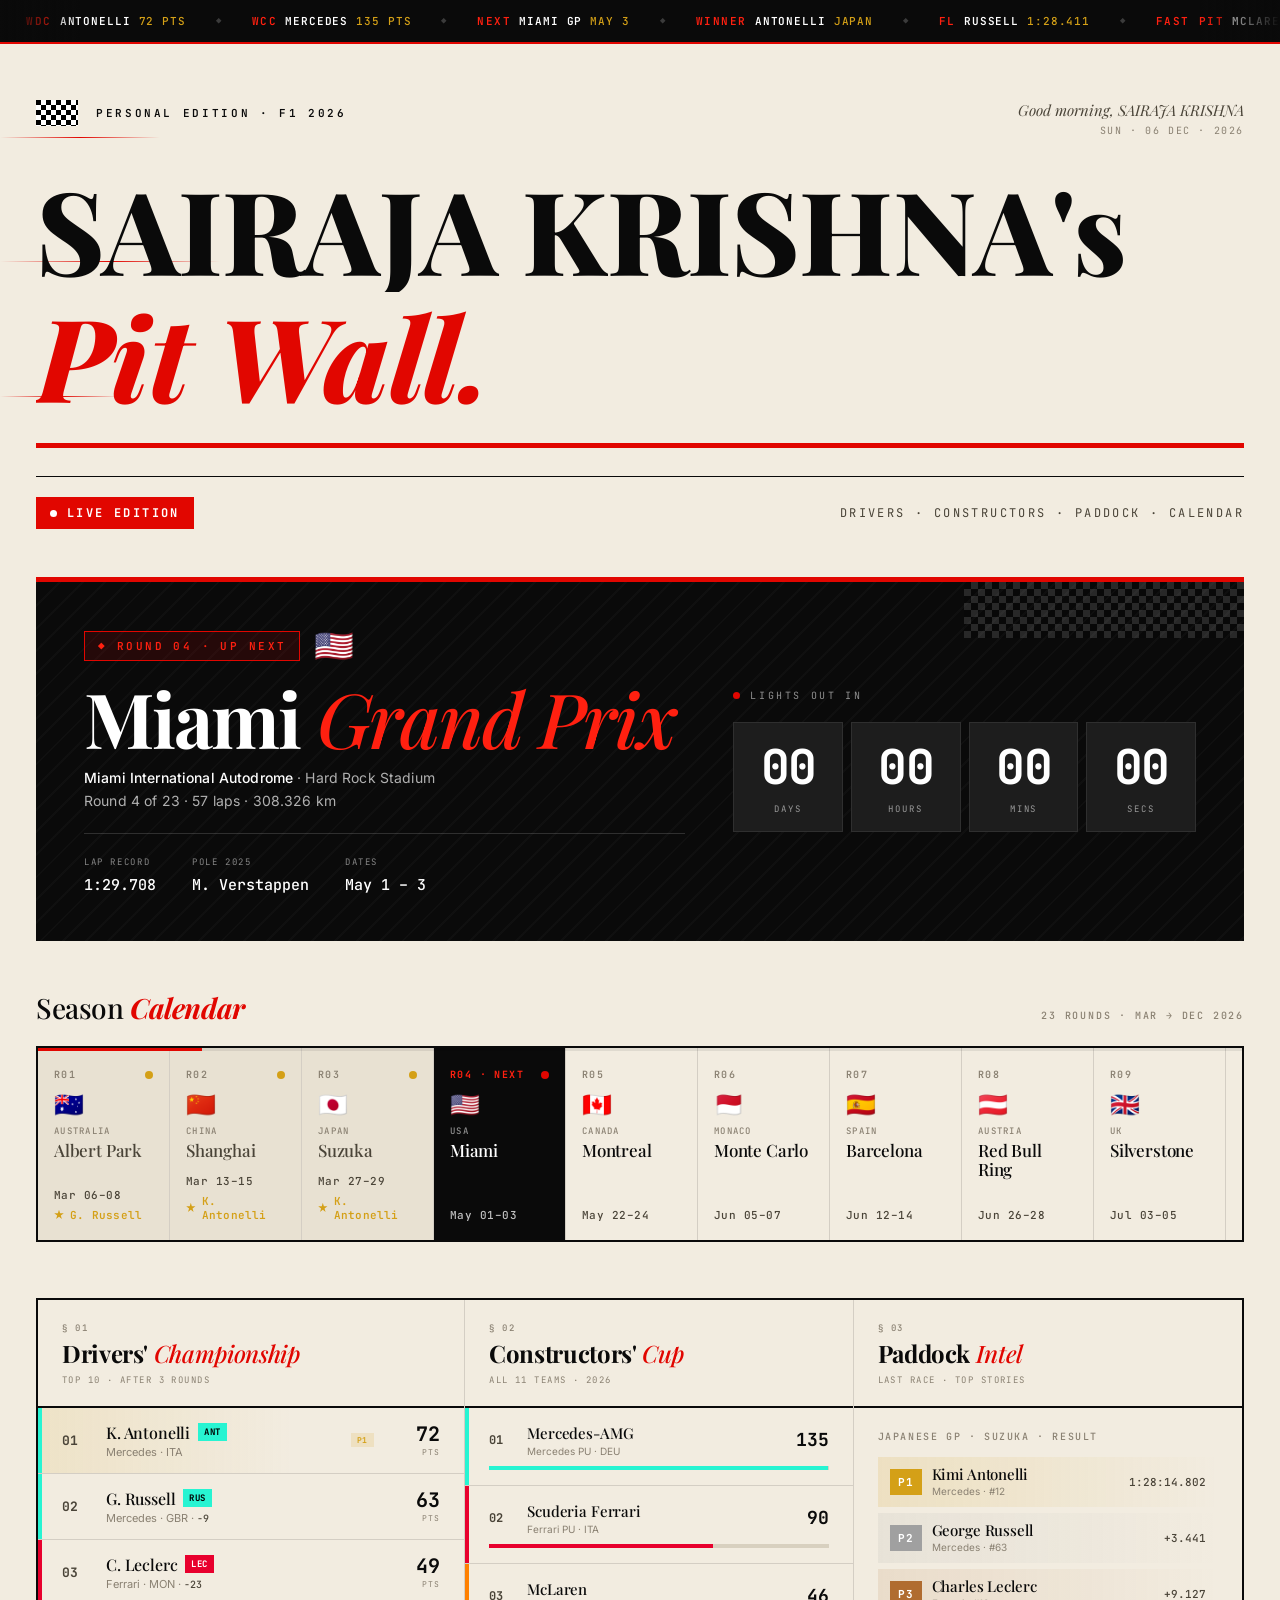
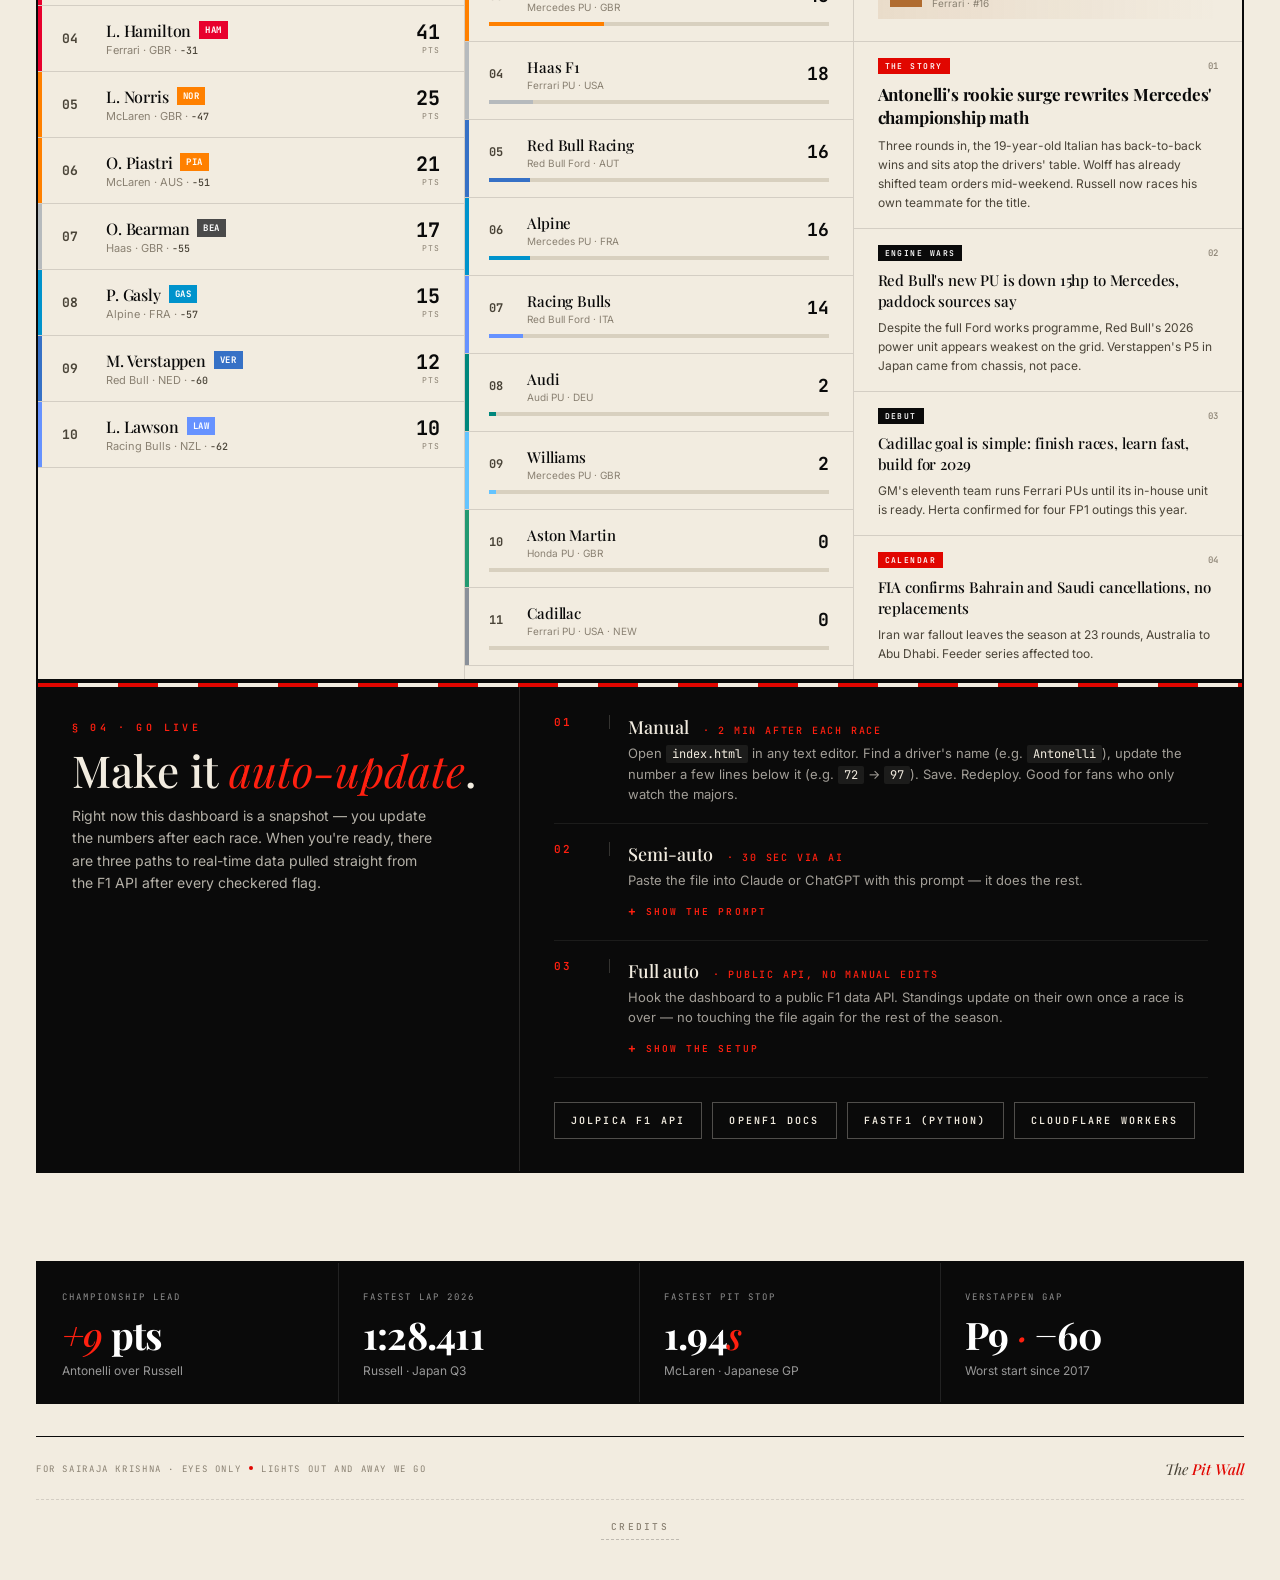
==== commit 6bb4acf0: "Replace index.html with f1-1.html as main page, add telemetry instructions and navigation buttons" ====
--- a/f1-1.html
+++ b/f1-1.html
@@ -4,26 +4,26 @@
 <head>
     <meta charset="UTF-8">
     <meta name="viewport" content="width=device-width, initial-scale=1.0">
-    <title>Shreya's Pit Wall · Your Personal F1 2026 Dashboard</title>
+    <title>Sairaja's Pit Wall · Your Personal F1 2026 Dashboard</title>
 
 
     <meta name="description"
         content="A broadcaster-quality personal F1 2026 dashboard — live countdown to the next Grand Prix, real-time-ish standings for drivers and constructors, the full 23-round calendar, podium results and paddock intel. One HTML file. No backend. Yours forever." />
-    <meta name="author" content="Anirudh Goel" />
+    <meta name="author" content="SAIRAJA KRISHNA" />
     <meta name="keywords"
-        content="F1 2026 dashboard, personal F1 dashboard, Formula 1 live dashboard, F1 countdown, F1 standings tracker, Anirudh Goel, anirudh.nocode" />
+        content="F1 2026 dashboard, personal F1 dashboard, Formula 1 live dashboard, F1 countdown, F1 standings tracker, personal dashboard, pit wall" />
     <meta name="robots" content="index, follow, max-image-preview:large" />
     <meta name="theme-color" content="#0a0a0a" />
-    <link rel="author" href="https://anirudhgoel.xyz/" />
-    <link rel="canonical" href="https://anirudhgoel.xyz/pit-wall" />
+    <link rel="author" href="https://portfolio-srk07.netlify.app/" />
+    <link rel="canonical" href="https://portfolio-srk07.netlify.app/" />
 
     <!-- Open Graph -->
     <meta property="og:type" content="website" />
     <meta property="og:title" content="The Pit Wall · Your Personal F1 2026 Dashboard" />
     <meta property="og:description"
-        content="Live countdown, standings, calendar, podium, paddock intel. A broadcaster-quality F1 dashboard, made personal. Built by Anirudh Goel for every F1 fan." />
+        content="Live countdown, standings, calendar, podium, paddock intel. A broadcaster-quality F1 dashboard, made personal. Built with care for every F1 fan." />
     <meta property="og:site_name" content="The Pit Wall" />
-    <meta property="og:image" content="https://anirudhgoel.xyz/og/pit-wall.png" />
+    <meta property="og:image" content="https://placehold.co/1200x630/0f172a/f8fafc?text=The+Pit+Wall" />
     <meta property="og:image:width" content="1200" />
     <meta property="og:image:height" content="630" />
     <meta property="og:image:alt" content="The Pit Wall — a personal F1 2026 dashboard. Lights out and away we go." />
@@ -33,9 +33,9 @@
     <meta name="twitter:card" content="summary_large_image" />
     <meta name="twitter:title" content="The Pit Wall · Your Personal F1 2026 Dashboard" />
     <meta name="twitter:description"
-        content="Live countdown, standings, calendar, podium, paddock intel. Built by Anirudh Goel." />
-    <meta name="twitter:image" content="https://anirudhgoel.xyz/og/pit-wall.png" />
-    <meta name="twitter:creator" content="@anirudh_goel" />
+        content="Live countdown, standings, calendar, podium, paddock intel. Built with care for every F1 fan." />
+    <meta name="twitter:image" content="https://placehold.co/1200x630/0f172a/f8fafc?text=The+Pit+Wall" />
+    <meta name="twitter:creator" content="@sairaja" />
 
     <!-- Structured data — WebApplication + Person -->
     <script type="application/ld+json">
@@ -44,17 +44,17 @@
   "@graph": [
     {
       "@type": "WebApplication",
-      "@id": "https://anirudhgoel.xyz/pit-wall#app",
+      "@id": "https://portfolio-srk07.netlify.app/pit-wall#app",
       "name": "The Pit Wall",
       "alternateName": "Personal F1 2026 Dashboard",
       "description": "A personal, single-file F1 2026 dashboard — countdown, standings, calendar, podium, paddock intel. Editorial magazine design. One HTML file, no backend.",
-      "url": "https://anirudhgoel.xyz/pit-wall",
+      "url": "https://portfolio-srk07.netlify.app/pit-wall",
       "applicationCategory": "SportsApplication",
       "applicationSubCategory": "Formula 1 Dashboard",
       "operatingSystem": "Web (any modern browser)",
       "inLanguage": "en",
-      "creator": { "@id": "https://anirudhgoel.xyz/#person" },
-      "author":  { "@id": "https://anirudhgoel.xyz/#person" },
+      "creator": { "@id": "https://portfolio-srk07.netlify.app/#person" },
+      "author":  { "@id": "https://portfolio-srk07.netlify.app/#person" },
       "offers": {
         "@type": "Offer",
         "price": "0",
@@ -64,15 +64,14 @@
     },
     {
       "@type": "Person",
-      "@id": "https://anirudhgoel.xyz/#person",
-      "name": "Anirudh Goel",
-      "alternateName": "anirudh.nocode",
-      "url": "https://anirudhgoel.xyz/",
+      "@id": "https://portfolio-srk07.netlify.app/#person",
+      "name": "SAIRAJA KRISHNA",
+      "alternateName": "sairaja",
+      "url": "https://portfolio-srk07.netlify.app/",
       "sameAs": [
-        "https://www.linkedin.com/in/anirudhgoel1/",
-        "https://www.instagram.com/anirudh.nocode/"
+        "https://github.com/SAIRAJA-2K7"
       ],
-      "jobTitle": "Product Designer & No-Code Builder"
+      "jobTitle": "Developer"
     }
   ]
 }
@@ -2495,14 +2494,14 @@
                 <span>Personal Edition · F1 2026</span>
             </div>
             <div class="brand-right">
-                <div class="greeting" id="greeting">Good morning, Shreya</div>
+                <div class="greeting" id="greeting">Good morning, SAIRAJA KRISHNA</div>
                 <div class="dateline" id="dateline"></div>
             </div>
         </div>
 
         <div class="title-wrap">
             <h1 class="hero-title">
-                <span class="line1"><span>Shreya's</span></span>
+                <span class="line1"><span>SAIRAJA KRISHNA's</span></span>
                 <span class="line2"><span>Pit Wall.</span></span>
             </h1>
             <div class="title-underline"></div>
@@ -3250,7 +3249,7 @@
 
     <div class="footer-wrap">
         <footer class="footer">
-            <div class="f-note">For Shreya · eyes only<span class="f-dot"></span>Lights out and away we go</div>
+            <div class="f-note">For SAIRAJA KRISHNA · eyes only<span class="f-dot"></span>Lights out and away we go</div>
             <div class="f-brand">The <em>Pit Wall</em></div>
         </footer>
         <!-- TEMPLATE ATTRIBUTION · DO NOT MODIFY -->
@@ -3273,23 +3272,23 @@
                 <header class="colo-head">
                     <div class="colo-eyebrow">◆ Credits</div>
                     <h2 class="colo-title" id="colo-title">The <em>Pit Wall</em></h2>
-                    <p class="colo-sub">First made for my friend Shreya. Now yours, too.</p>
+                    <p class="colo-sub">For SAIRAJA KRISHNA. Your personal pit wall.</p>
                 </header>
 
                 <div class="colo-rule" aria-hidden="true"></div>
 
                 <section class="colo-author-sec">
                     <p class="colo-author-bio">
-                        I'm <strong>Anirudh</strong>. I make dashboards for the things I love — cricket, Formula 1,
+                        I'm the creator behind this dashboard. I make dashboards for the things I love — cricket, Formula 1,
                         whatever my friends fall asleep scrolling. If this one made your weekend better, that's enough.
                     </p>
                     <div class="colo-links">
-                        <a class="colo-btn" href="https://anirudhgoel.xyz" target="_blank" rel="noopener noreferrer">
-                            anirudhgoel.xyz <span class="colo-arr">→</span>
+                        <a class="colo-btn" href="https://portfolio-srk07.netlify.app/" target="_blank" rel="noopener noreferrer">
+                            My Portfolio <span class="colo-arr">→</span>
                         </a>
-                        <a class="colo-btn" href="https://instagram.com/anirudh.nocode" target="_blank"
+                        <a class="colo-btn" href="telemetry.html" target="_blank"
                             rel="noopener noreferrer">
-                            @anirudh.nocode <span class="colo-arr">→</span>
+                            📊 Live Telemetry <span class="colo-arr">→</span>
                         </a>
                     </div>
                 </section>
@@ -3326,18 +3325,18 @@
                     <div class="colo-upi">
                         <div class="colo-upi-left">
                             <span class="colo-upi-label">UPI</span>
-                            <code class="colo-upi-id">7814769892@yescred</code>
+                            <code class="colo-upi-id">your-upi-id@bank</code>
                             <div class="colo-upi-scan">Paste into any UPI app · PhonePe · GPay · Paytm · BHIM</div>
                         </div>
                         <div class="colo-upi-qr" id="colo-upi-qr">
-                            <img src="https://pavilion.anirudhgoyal55.workers.dev/assets/upi-qr.png"
-                                alt="UPI QR code — Anirudh Goel" loading="lazy" decoding="async"
+                            <img src="data:image/svg+xml,%3Csvg xmlns='http://www.w3.org/2000/svg' width='240' height='240' viewBox='0 0 240 240'%3E%3Crect width='240' height='240' rx='24' fill='%230f172a'/%3E%3Crect x='28' y='28' width='184' height='184' rx='20' fill='%231e293b'/%3E%3Ctext x='120' y='112' text-anchor='middle' font-family='Inter, Arial, sans-serif' font-size='24' fill='%23f8fafc'%3ETip QR%3C/text%3E%3Ctext x='120' y='146' text-anchor='middle' font-family='Inter, Arial, sans-serif' font-size='16' fill='%2394a3b8'%3Eplaceholder%3C/text%3E%3C/svg%3E"
+                                alt="Tip QR placeholder" loading="lazy" decoding="async"
                                 onerror="document.getElementById('colo-upi-qr').classList.add('colo-upi-qr-empty'); this.remove();" />
                         </div>
                     </div>
                     <p class="colo-intl">
-                        Outside India? <a href="https://ko-fi.com/anirudhgoel" target="_blank"
-                            rel="noopener noreferrer">tip via Ko-fi</a> &mdash; cards, PayPal, any currency.
+                        Outside India? <a href="#" target="_blank"
+                            rel="noopener noreferrer">tip via support link</a> &mdash; cards, PayPal, any currency.
                     </p>
                     <p class="colo-tip-sig">Every tip gets a thank-you in the next commit message. No joke.</p>
                 </section>
@@ -3359,7 +3358,7 @@
             const now = new Date();
             const h = now.getHours();
             const g = h < 12 ? 'Good morning' : h < 17 ? 'Good afternoon' : 'Good evening';
-            document.getElementById('greeting').textContent = g + ', Shreya';
+            document.getElementById('greeting').textContent = g + ', SAIRAJA KRISHNA';
             const D = ['SUN', 'MON', 'TUE', 'WED', 'THU', 'FRI', 'SAT'];
             const M = ['JAN', 'FEB', 'MAR', 'APR', 'MAY', 'JUN', 'JUL', 'AUG', 'SEP', 'OCT', 'NOV', 'DEC'];
             document.getElementById('dateline').textContent = D[now.getDay()] + ' · ' + String(now.getDate()).padStart(2, '0') + ' ' + M[now.getMonth()] + ' · ' + now.getFullYear();
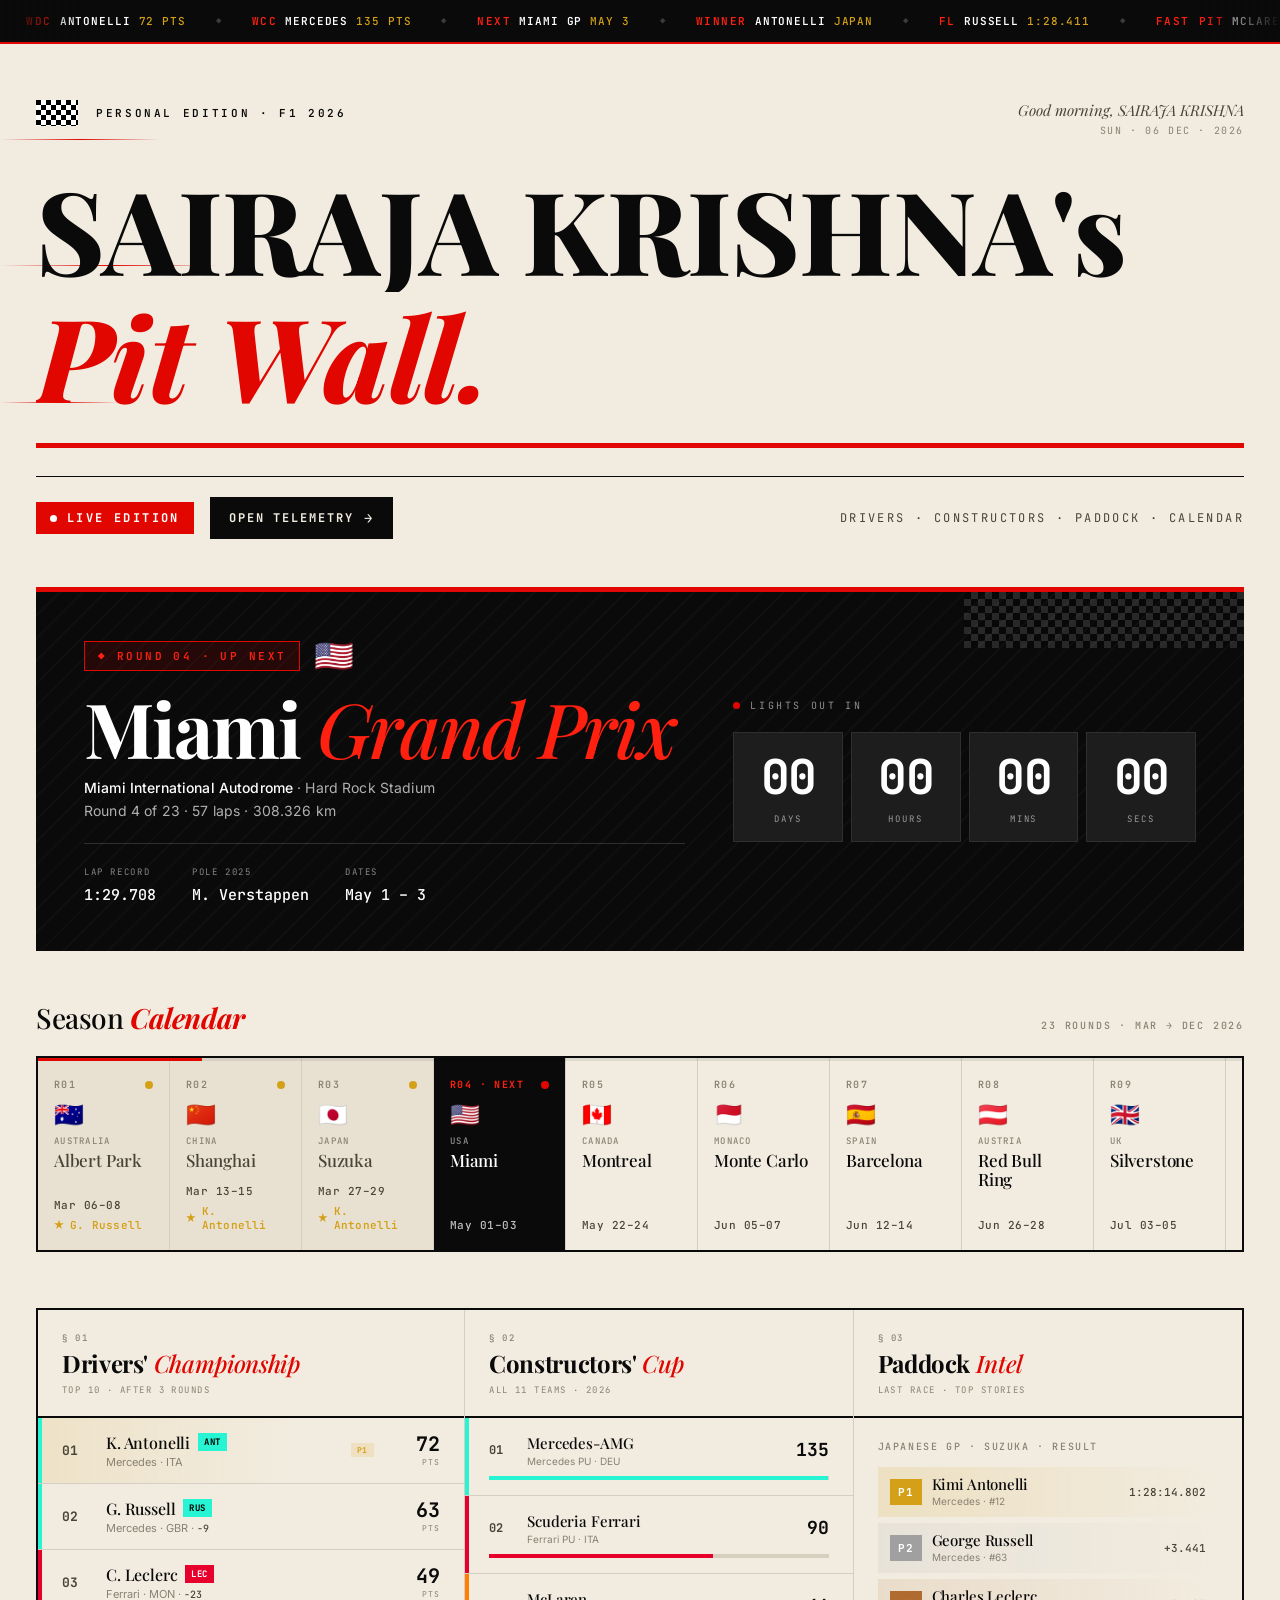
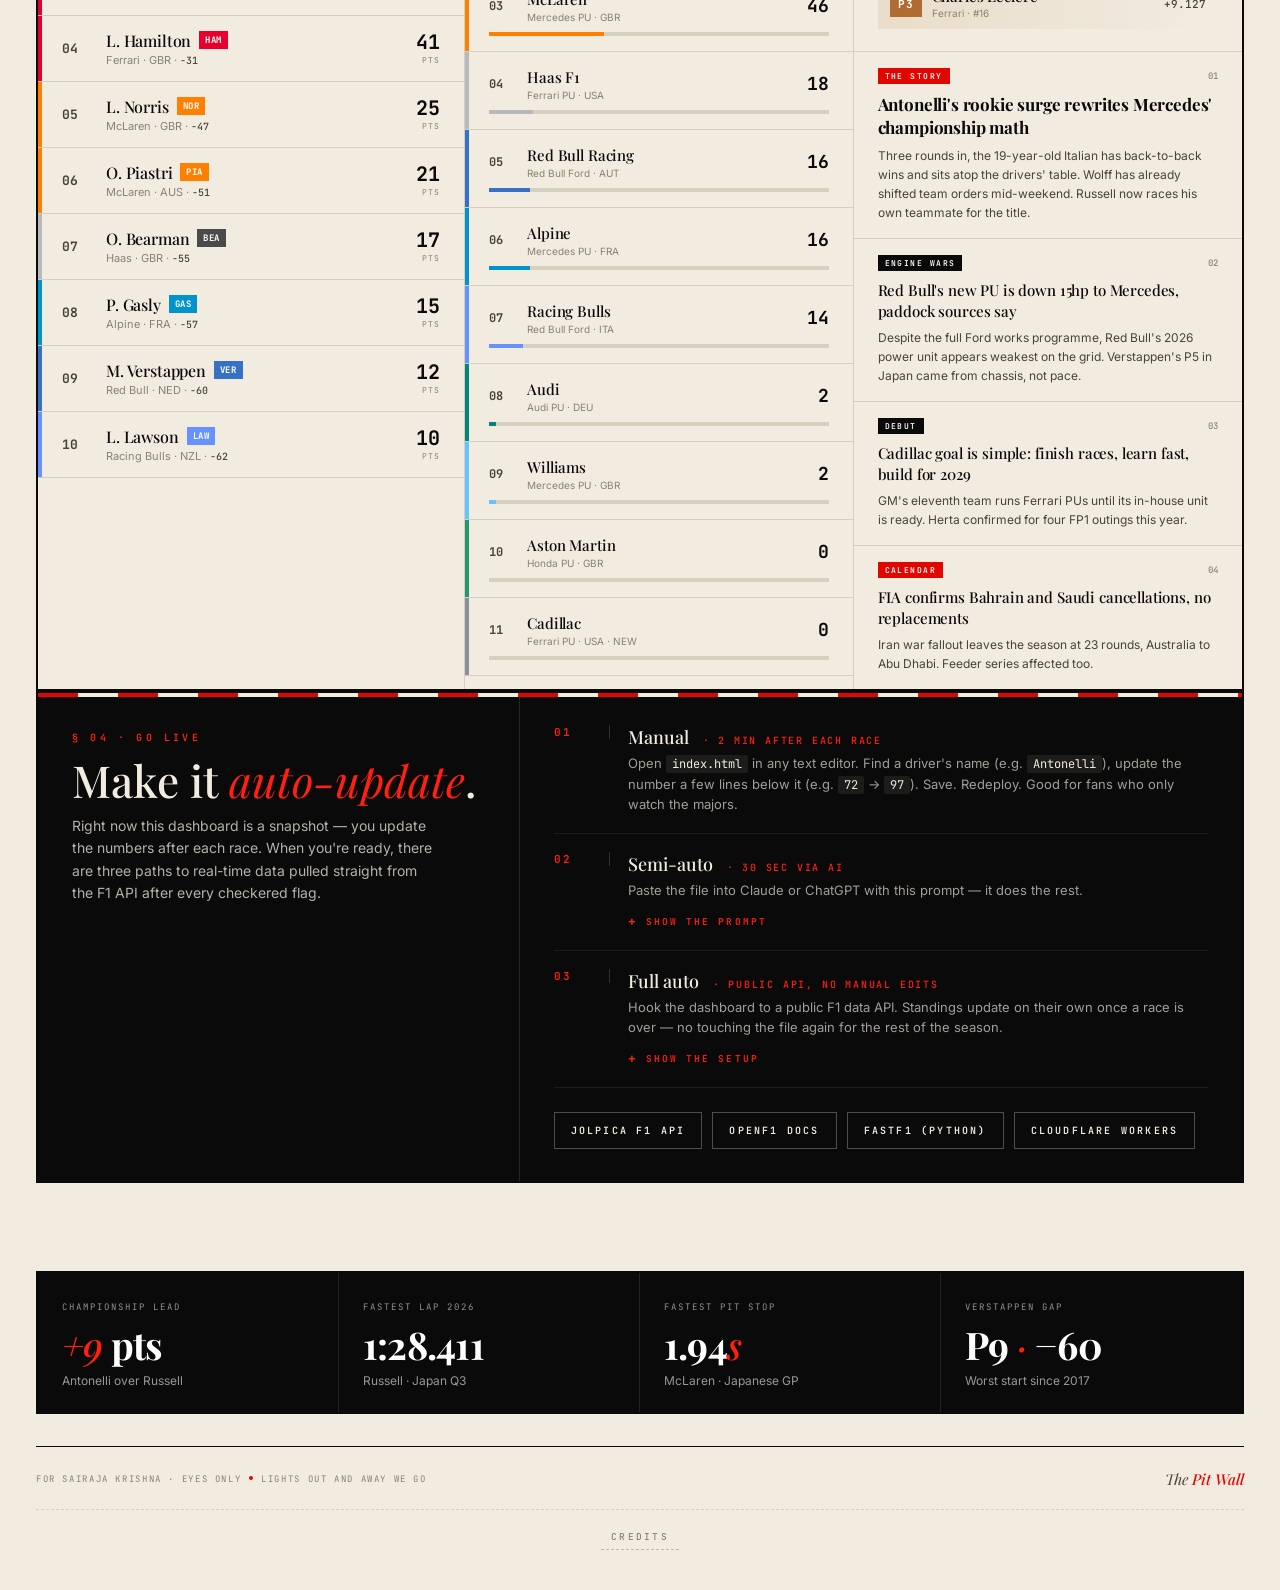
==== commit 1749dd5f: "updated project files" ====
--- a/f1-1.html
+++ b/f1-1.html
@@ -546,6 +546,13 @@
             animation: fadeUpSlow 1s ease both 2.8s;
         }
 
+        .hero-actions {
+            display: inline-flex;
+            align-items: center;
+            gap: 16px;
+            flex-wrap: wrap;
+        }
+
         .live-badge {
             display: inline-flex;
             align-items: center;
@@ -566,6 +573,34 @@
             background: #fff;
             border-radius: 50%;
             animation: blink 1.6s ease infinite;
+        }
+
+        .telemetry-cta {
+            display: inline-flex;
+            align-items: center;
+            gap: 10px;
+            padding: 12px 18px;
+            background: var(--carbon);
+            color: var(--paper);
+            text-decoration: none;
+            border: 1px solid var(--carbon);
+            font-weight: 700;
+            letter-spacing: .16em;
+            transition: transform 0.2s ease, background 0.2s ease, color 0.2s ease, border-color 0.2s ease;
+        }
+
+        .telemetry-cta:hover,
+        .telemetry-cta:focus-visible {
+            background: var(--racing);
+            border-color: var(--racing);
+            color: #fff;
+            transform: translateY(-2px);
+            outline: none;
+        }
+
+        .telemetry-cta .telemetry-arrow {
+            font-size: 14px;
+            line-height: 1;
         }
 
         .race-hero {
@@ -1643,6 +1678,10 @@
                 flex-direction: column;
                 align-items: flex-start;
                 gap: 14px;
+            }
+
+            .hero-actions {
+                width: 100%;
             }
         }
 
@@ -2508,7 +2547,10 @@
         </div>
 
         <div class="hero-sub">
-            <span class="live-badge">Live Edition</span>
+            <div class="hero-actions">
+                <span class="live-badge">Live Edition</span>
+                <a class="telemetry-cta" href="telemetry.html">Open Telemetry <span class="telemetry-arrow">→</span></a>
+            </div>
             <span>Drivers · Constructors · Paddock · Calendar</span>
         </div>
     </section>
@@ -3439,4 +3481,4 @@
     </script>
 </body>
 
-</html>+</html>
